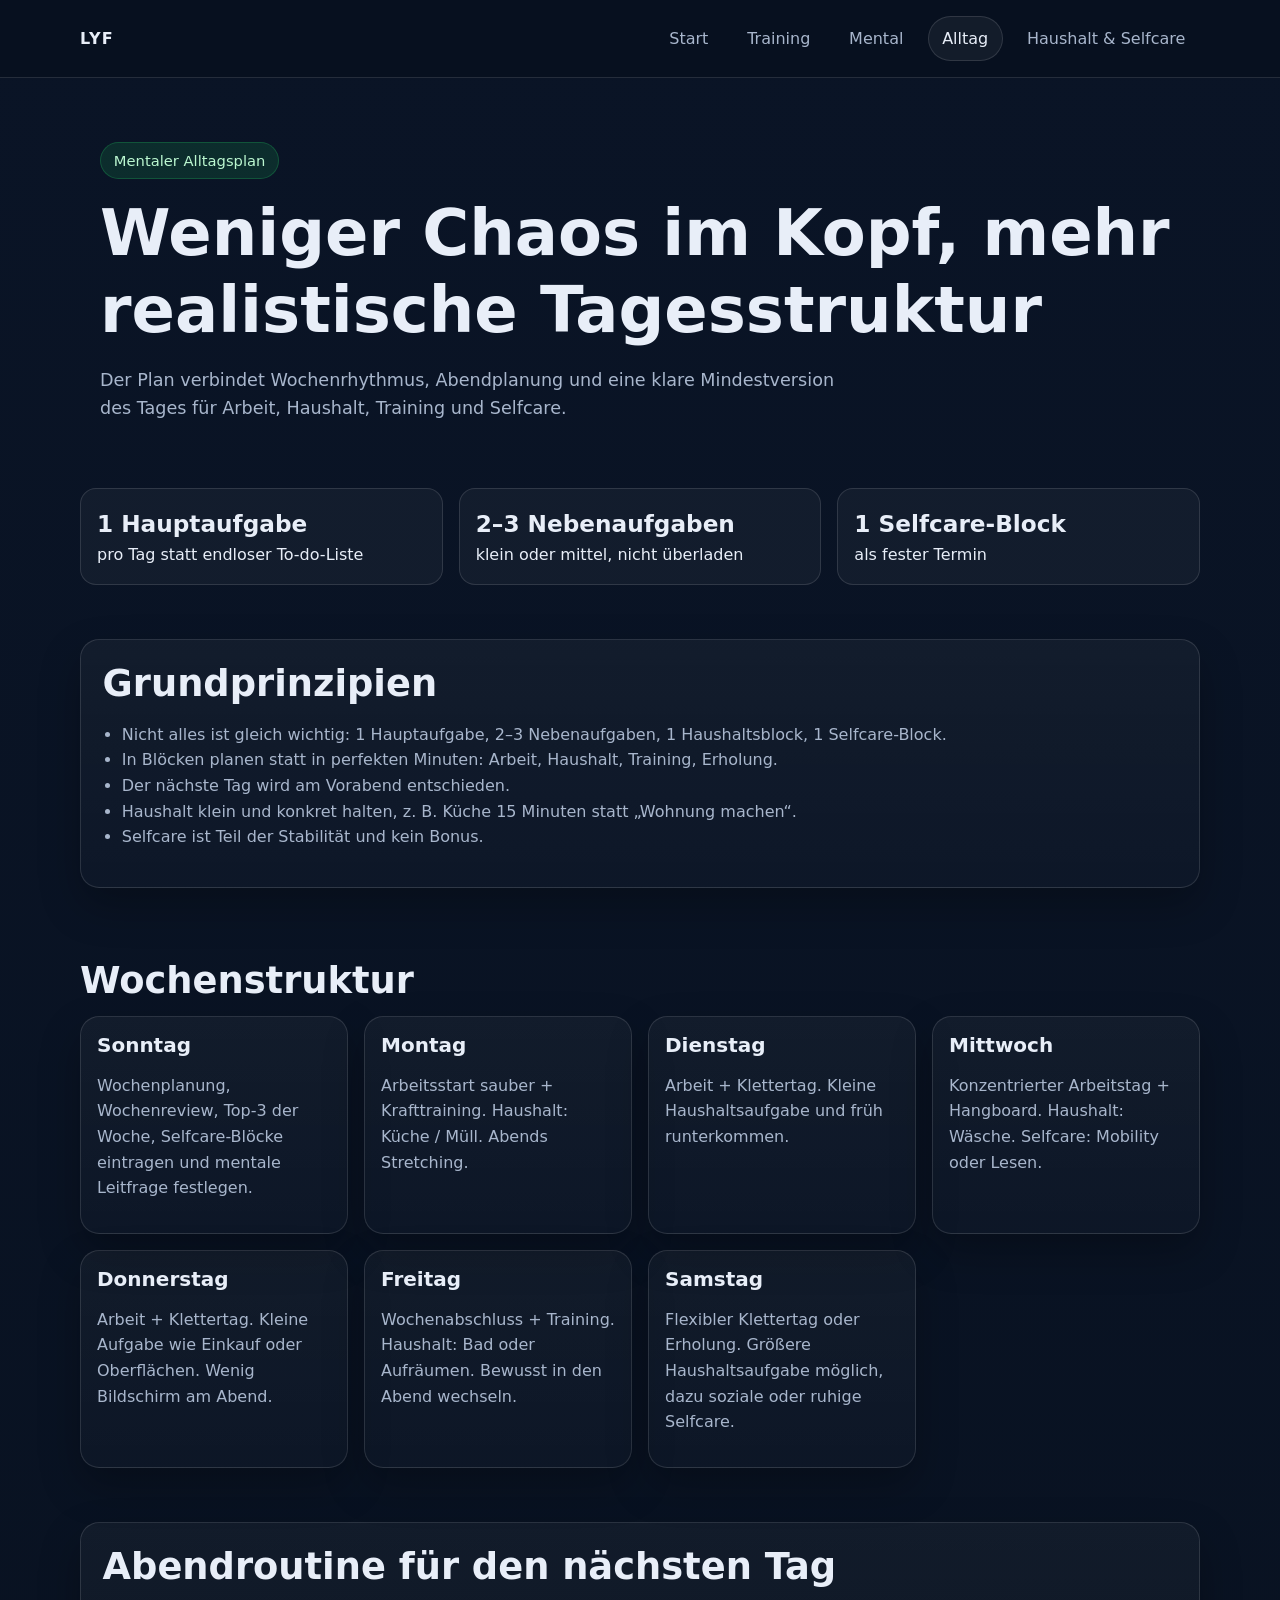
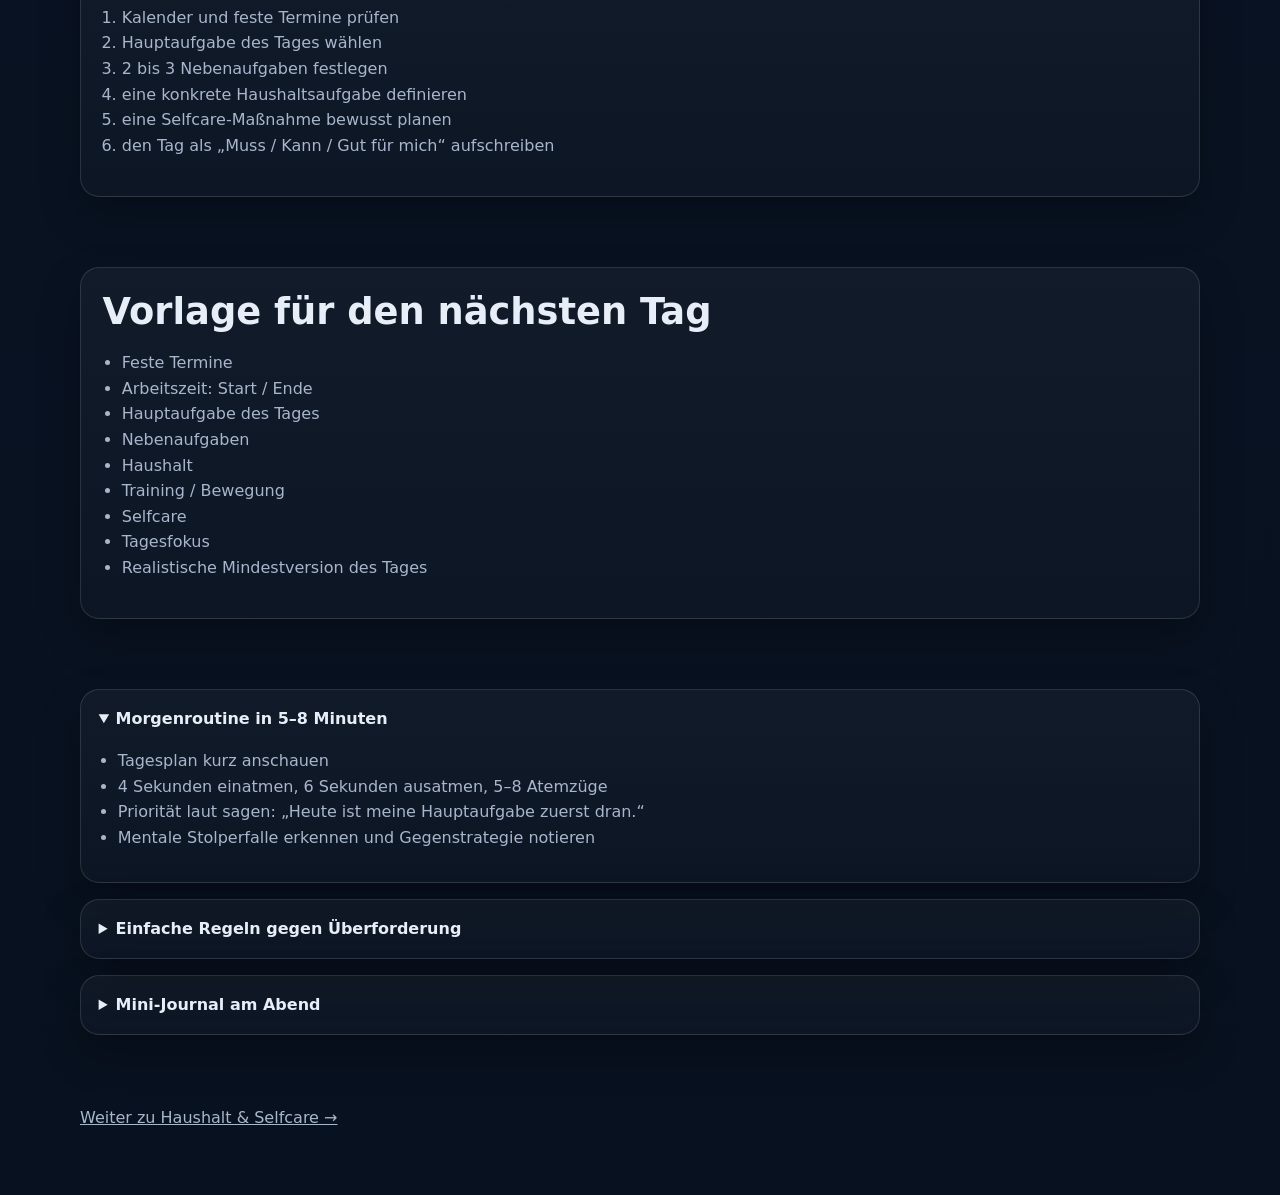
==== alltag.html @ 553a610b "Convert plans into multi-page HTML site" ====
<!doctype html>
<html lang="de">
  <head>
    <meta charset="UTF-8" />
    <meta name="viewport" content="width=device-width, initial-scale=1.0" />
    <title>lyf – Mentaler Alltagsplan</title>
    <meta name="description" content="Mentaler Alltagsplan mit Wochenstruktur, Abendroutine und Tagesplanung." />
    <link rel="stylesheet" href="style.css" />
  </head>
  <body>
    <header class="site-header">
      <nav class="nav">
        <a class="brand" href="index.html">lyf</a>
        <div class="nav-links">
          <a href="index.html">Start</a>
          <a href="training.html">Training</a>
          <a href="mental.html">Mental</a>
          <a class="active" href="alltag.html">Alltag</a>
          <a href="haushalt.html">Haushalt &amp; Selfcare</a>
        </div>
      </nav>
    </header>

    <main class="content">
      <section class="hero">
        <span class="badge">Mentaler Alltagsplan</span>
        <h1>Weniger Chaos im Kopf, mehr realistische Tagesstruktur</h1>
        <p class="lead">Der Plan verbindet Wochenrhythmus, Abendplanung und eine klare Mindestversion des Tages für Arbeit, Haushalt, Training und Selfcare.</p>
      </section>

      <section class="section panel-grid">
        <article class="kpi"><strong>1 Hauptaufgabe</strong>pro Tag statt endloser To-do-Liste</article>
        <article class="kpi"><strong>2–3 Nebenaufgaben</strong>klein oder mittel, nicht überladen</article>
        <article class="kpi"><strong>1 Selfcare-Block</strong>als fester Termin</article>
      </section>

      <section class="section">
        <article class="panel">
          <h2>Grundprinzipien</h2>
          <ul>
            <li>Nicht alles ist gleich wichtig: 1 Hauptaufgabe, 2–3 Nebenaufgaben, 1 Haushaltsblock, 1 Selfcare-Block.</li>
            <li>In Blöcken planen statt in perfekten Minuten: Arbeit, Haushalt, Training, Erholung.</li>
            <li>Der nächste Tag wird am Vorabend entschieden.</li>
            <li>Haushalt klein und konkret halten, z. B. Küche 15 Minuten statt „Wohnung machen“.</li>
            <li>Selfcare ist Teil der Stabilität und kein Bonus.</li>
          </ul>
        </article>
      </section>

      <section class="section">
        <h2>Wochenstruktur</h2>
        <div class="day-grid">
          <article class="day-card"><h3>Sonntag</h3><p>Wochenplanung, Wochenreview, Top-3 der Woche, Selfcare-Blöcke eintragen und mentale Leitfrage festlegen.</p></article>
          <article class="day-card"><h3>Montag</h3><p>Arbeitsstart sauber + Krafttraining. Haushalt: Küche / Müll. Abends Stretching.</p></article>
          <article class="day-card"><h3>Dienstag</h3><p>Arbeit + Klettertag. Kleine Haushaltsaufgabe und früh runterkommen.</p></article>
          <article class="day-card"><h3>Mittwoch</h3><p>Konzentrierter Arbeitstag + Hangboard. Haushalt: Wäsche. Selfcare: Mobility oder Lesen.</p></article>
          <article class="day-card"><h3>Donnerstag</h3><p>Arbeit + Klettertag. Kleine Aufgabe wie Einkauf oder Oberflächen. Wenig Bildschirm am Abend.</p></article>
          <article class="day-card"><h3>Freitag</h3><p>Wochenabschluss + Training. Haushalt: Bad oder Aufräumen. Bewusst in den Abend wechseln.</p></article>
          <article class="day-card"><h3>Samstag</h3><p>Flexibler Klettertag oder Erholung. Größere Haushaltsaufgabe möglich, dazu soziale oder ruhige Selfcare.</p></article>
        </div>
      </section>

      <section class="section">
        <article class="panel">
          <h2>Abendroutine für den nächsten Tag</h2>
          <ol>
            <li>Kalender und feste Termine prüfen</li>
            <li>Hauptaufgabe des Tages wählen</li>
            <li>2 bis 3 Nebenaufgaben festlegen</li>
            <li>eine konkrete Haushaltsaufgabe definieren</li>
            <li>eine Selfcare-Maßnahme bewusst planen</li>
            <li>den Tag als „Muss / Kann / Gut für mich“ aufschreiben</li>
          </ol>
        </article>
      </section>

      <section class="section">
        <article class="panel">
          <h2>Vorlage für den nächsten Tag</h2>
          <ul>
            <li>Feste Termine</li>
            <li>Arbeitszeit: Start / Ende</li>
            <li>Hauptaufgabe des Tages</li>
            <li>Nebenaufgaben</li>
            <li>Haushalt</li>
            <li>Training / Bewegung</li>
            <li>Selfcare</li>
            <li>Tagesfokus</li>
            <li>Realistische Mindestversion des Tages</li>
          </ul>
        </article>
      </section>

      <section class="section">
        <details open>
          <summary>Morgenroutine in 5–8 Minuten</summary>
          <ul>
            <li>Tagesplan kurz anschauen</li>
            <li>4 Sekunden einatmen, 6 Sekunden ausatmen, 5–8 Atemzüge</li>
            <li>Priorität laut sagen: „Heute ist meine Hauptaufgabe zuerst dran.“</li>
            <li>Mentale Stolperfalle erkennen und Gegenstrategie notieren</li>
          </ul>
        </details>

        <details>
          <summary>Einfache Regeln gegen Überforderung</summary>
          <ul>
            <li>Pro Tag nur eine echte Hauptaufgabe</li>
            <li>Haushalt lieber 20 Minuten konkret als diffuse Schuldgefühle</li>
            <li>An Trainingstagen nicht beruflich und privat maximal planen</li>
            <li>Selfcare ist kein Bonus</li>
            <li>Wenn ein Tag kippt, abends ganz normal neu planen</li>
          </ul>
        </details>

        <details>
          <summary>Mini-Journal am Abend</summary>
          <ul>
            <li>Was war heute gut strukturiert?</li>
            <li>Was hat Energie gezogen?</li>
            <li>Was ist morgen die Hauptaufgabe?</li>
          </ul>
        </details>
      </section>
    </main>

    <footer class="footer">
      <p><a href="haushalt.html">Weiter zu Haushalt &amp; Selfcare →</a></p>
    </footer>
  </body>
</html>
---- style.css ----
:root {
  --bg: #08111f;
  --bg-soft: #101b2d;
  --panel: #132238;
  --panel-2: #1a2d48;
  --line: rgba(255, 255, 255, 0.12);
  --text: #e8eef8;
  --muted: #a8b6cc;
  --accent: #7c3aed;
  --accent-2: #22c55e;
  --accent-3: #38bdf8;
  --shadow: 0 18px 40px rgba(0, 0, 0, 0.25);
}

* {
  box-sizing: border-box;
}

html {
  scroll-behavior: smooth;
}

body {
  margin: 0;
  font-family: Inter, ui-sans-serif, system-ui, -apple-system, BlinkMacSystemFont, "Segoe UI", sans-serif;
  background: linear-gradient(180deg, #0a1426 0%, var(--bg) 100%);
  color: var(--text);
  line-height: 1.6;
}

a {
  color: inherit;
}

img {
  max-width: 100%;
}

.site-header {
  position: sticky;
  top: 0;
  z-index: 10;
  backdrop-filter: blur(12px);
  background: rgba(8, 17, 31, 0.82);
  border-bottom: 1px solid var(--line);
}

.nav {
  max-width: 1160px;
  margin: 0 auto;
  padding: 1rem 1.25rem;
  display: flex;
  align-items: center;
  justify-content: space-between;
  gap: 1rem;
}

.brand {
  font-weight: 800;
  letter-spacing: 0.08em;
  text-transform: uppercase;
  text-decoration: none;
}

.nav-links {
  display: flex;
  flex-wrap: wrap;
  gap: 0.6rem;
}

.nav-links a {
  text-decoration: none;
  color: var(--muted);
  padding: 0.55rem 0.85rem;
  border-radius: 999px;
  border: 1px solid transparent;
}

.nav-links a:hover,
.nav-links a.active {
  color: var(--text);
  border-color: var(--line);
  background: rgba(255, 255, 255, 0.05);
}

.page,
.hero,
.content {
  max-width: 1160px;
  margin: 0 auto;
  padding: 0 1.25rem;
}

.hero {
  padding-top: 4rem;
  padding-bottom: 2rem;
}

.badge {
  display: inline-flex;
  align-items: center;
  gap: 0.45rem;
  background: rgba(34, 197, 94, 0.14);
  color: #bbf7d0;
  border: 1px solid rgba(34, 197, 94, 0.26);
  border-radius: 999px;
  padding: 0.35rem 0.8rem;
  font-size: 0.92rem;
}

h1,
h2,
h3,
h4 {
  line-height: 1.2;
  margin-top: 0;
}

h1 {
  font-size: clamp(2.6rem, 5vw, 4.6rem);
  margin: 1rem 0;
}

h2 {
  font-size: clamp(1.7rem, 3vw, 2.3rem);
  margin-bottom: 0.8rem;
}

h3 {
  font-size: 1.25rem;
  margin-bottom: 0.65rem;
}

.lead {
  max-width: 760px;
  color: var(--muted);
  font-size: 1.1rem;
}

.actions {
  display: flex;
  flex-wrap: wrap;
  gap: 0.85rem;
  margin-top: 1.5rem;
}

.button {
  display: inline-flex;
  align-items: center;
  justify-content: center;
  gap: 0.5rem;
  padding: 0.9rem 1.15rem;
  border-radius: 0.9rem;
  background: var(--accent);
  color: white;
  text-decoration: none;
  font-weight: 700;
  border: 1px solid transparent;
}

.button.secondary {
  background: rgba(255, 255, 255, 0.04);
  border-color: var(--line);
  color: var(--text);
}

.grid {
  display: grid;
  grid-template-columns: repeat(12, minmax(0, 1fr));
  gap: 1.2rem;
  padding-bottom: 3rem;
}

.card,
.panel,
.week-box,
.day-card,
.note,
details {
  background: linear-gradient(180deg, rgba(255,255,255,0.04), rgba(255,255,255,0.02));
  border: 1px solid var(--line);
  border-radius: 1.2rem;
  box-shadow: var(--shadow);
}

.card {
  grid-column: span 6;
  padding: 1.35rem;
}

.card p,
.panel p,
.note p,
.content p,
.content li {
  color: var(--muted);
}

.card ul,
.panel ul,
.content ul,
.content ol {
  padding-left: 1.2rem;
}

.section {
  padding: 1rem 0 2.4rem;
}

.panel {
  padding: 1.35rem;
  margin-bottom: 1rem;
}

.panel-grid {
  display: grid;
  grid-template-columns: repeat(auto-fit, minmax(240px, 1fr));
  gap: 1rem;
}

.kpi {
  padding: 1rem;
  border-radius: 1rem;
  background: rgba(255, 255, 255, 0.04);
  border: 1px solid var(--line);
}

.kpi strong {
  display: block;
  font-size: 1.45rem;
  color: var(--text);
}

.week-grid,
.day-grid {
  display: grid;
  grid-template-columns: repeat(auto-fit, minmax(250px, 1fr));
  gap: 1rem;
}

.week-box,
.day-card {
  padding: 1rem;
}

.note {
  padding: 1rem 1.1rem;
  border-left: 4px solid var(--accent-3);
}

details {
  padding: 1rem 1.1rem;
  margin-bottom: 1rem;
}

summary {
  cursor: pointer;
  font-weight: 700;
}

.footer {
  max-width: 1160px;
  margin: 0 auto;
  padding: 0 1.25rem 3rem;
  color: var(--muted);
}

.small {
  font-size: 0.95rem;
  color: var(--muted);
}

@media (max-width: 860px) {
  .nav {
    align-items: flex-start;
    flex-direction: column;
  }

  .card {
    grid-column: span 12;
  }
}
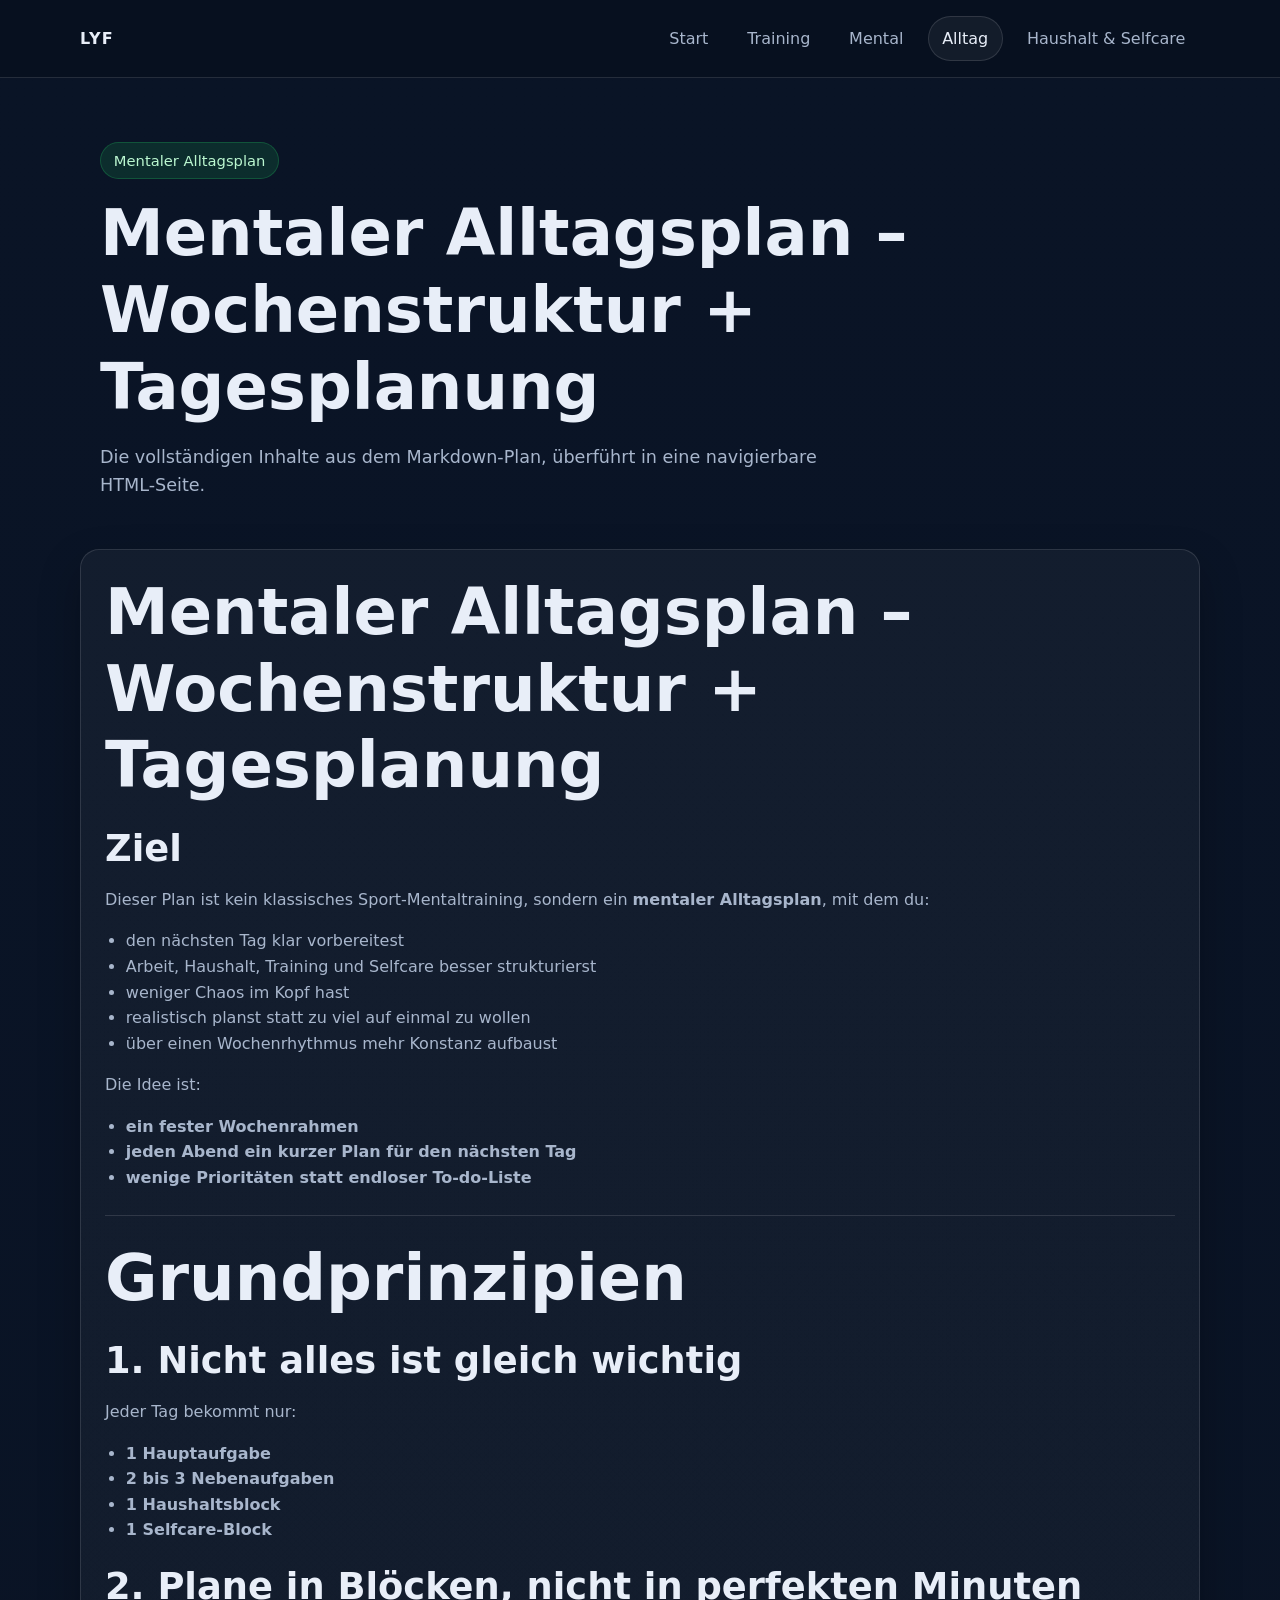
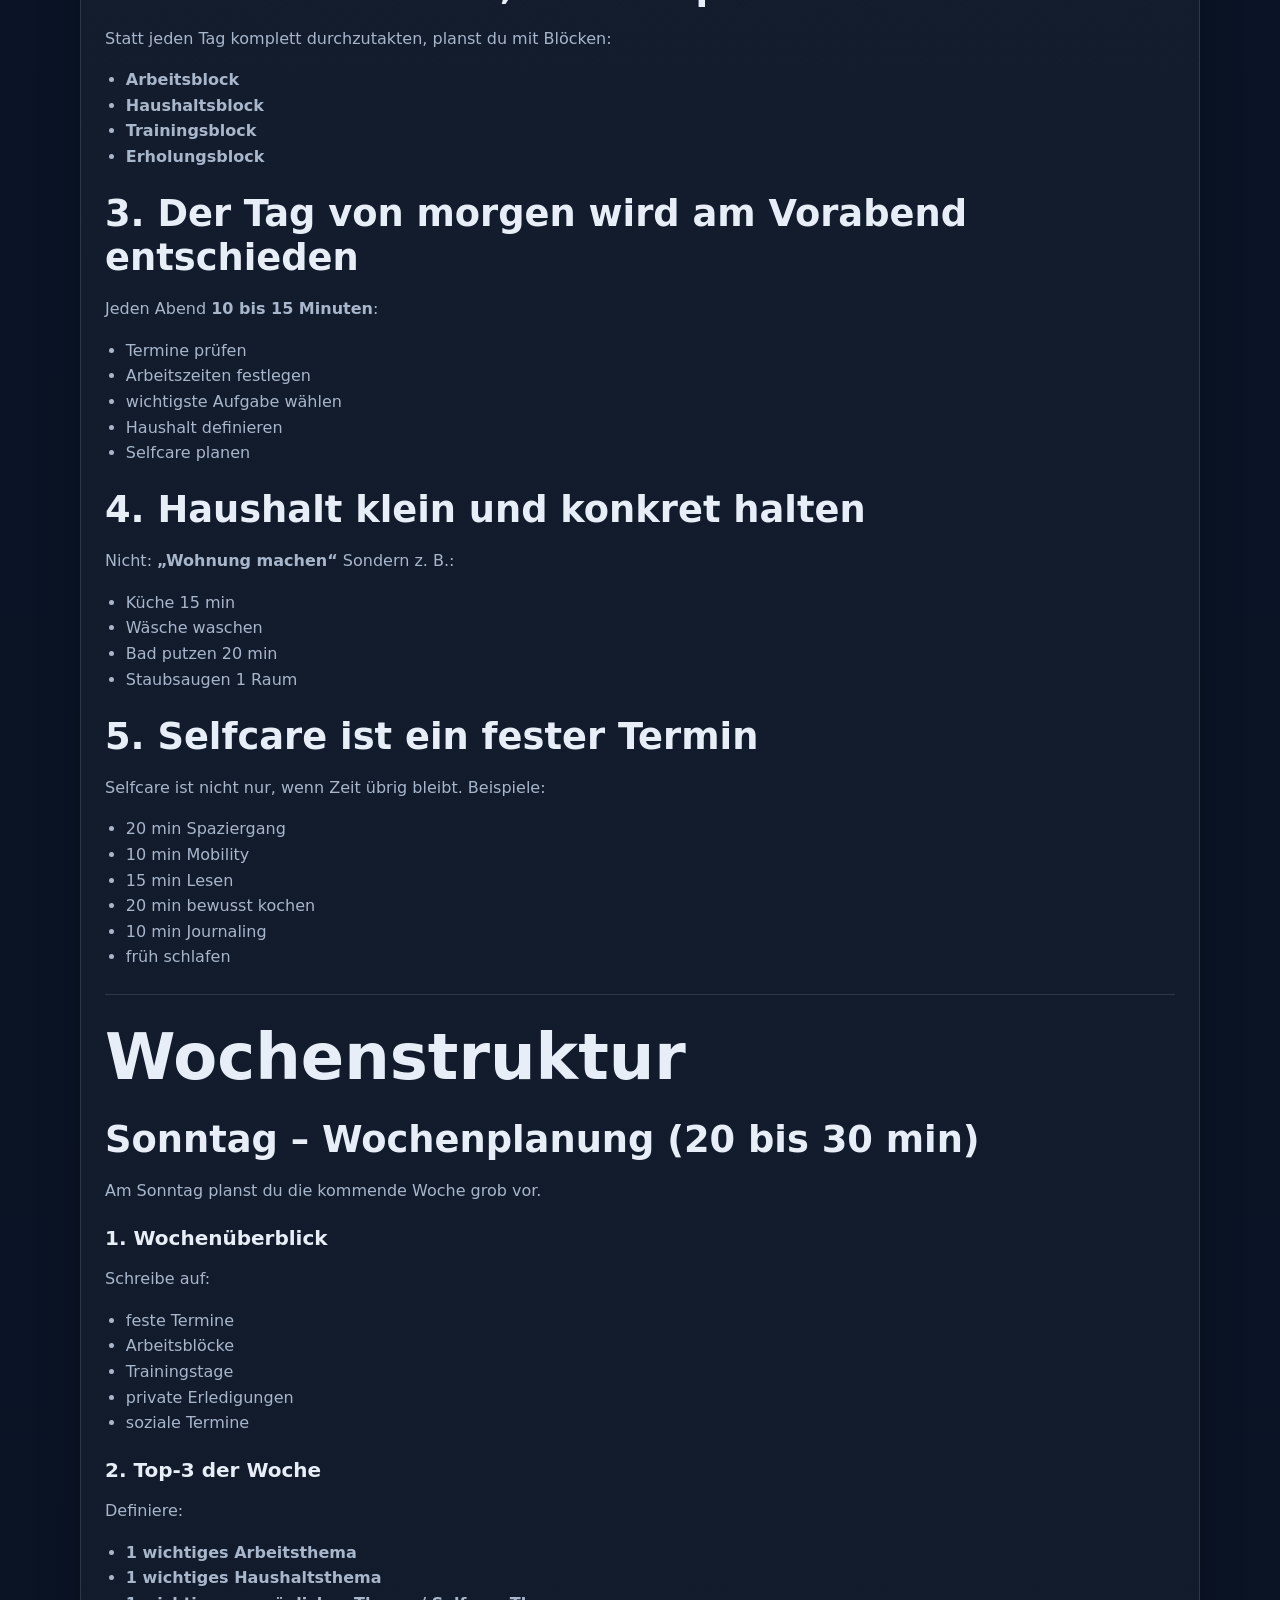
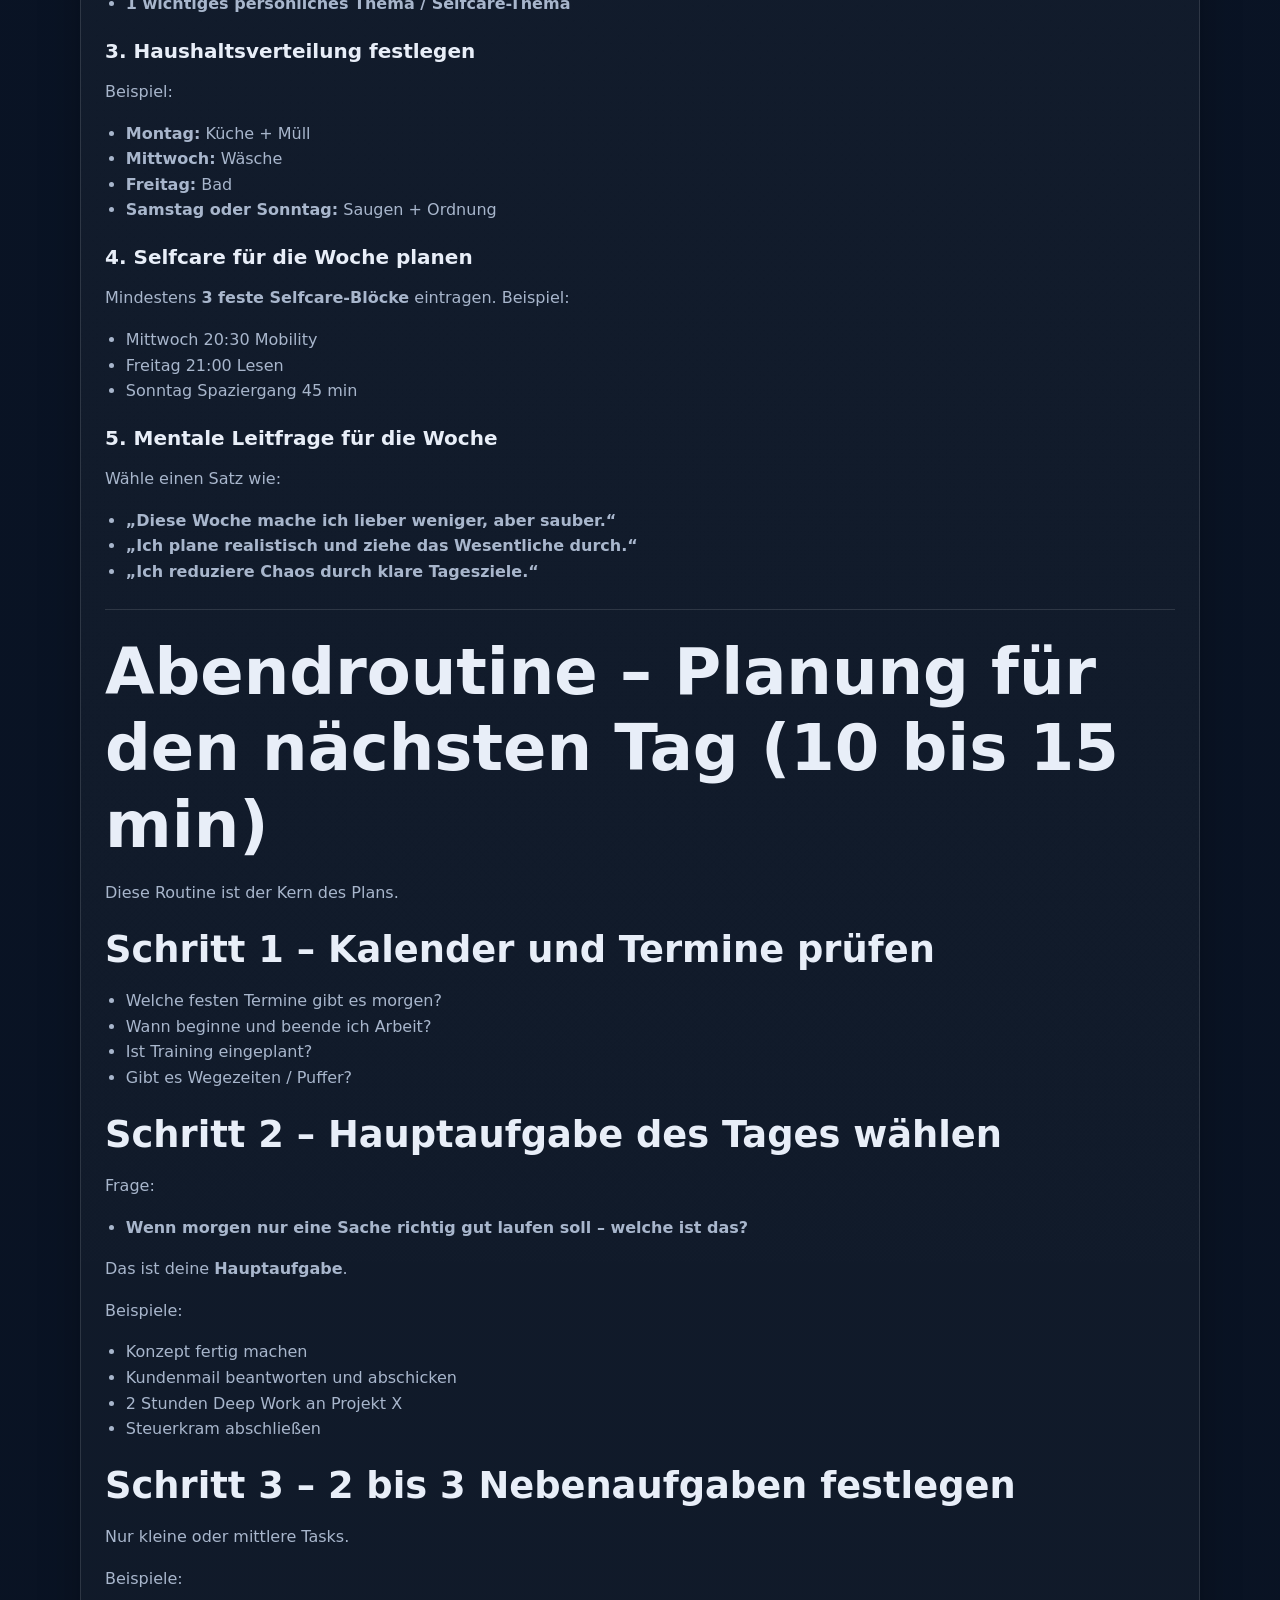
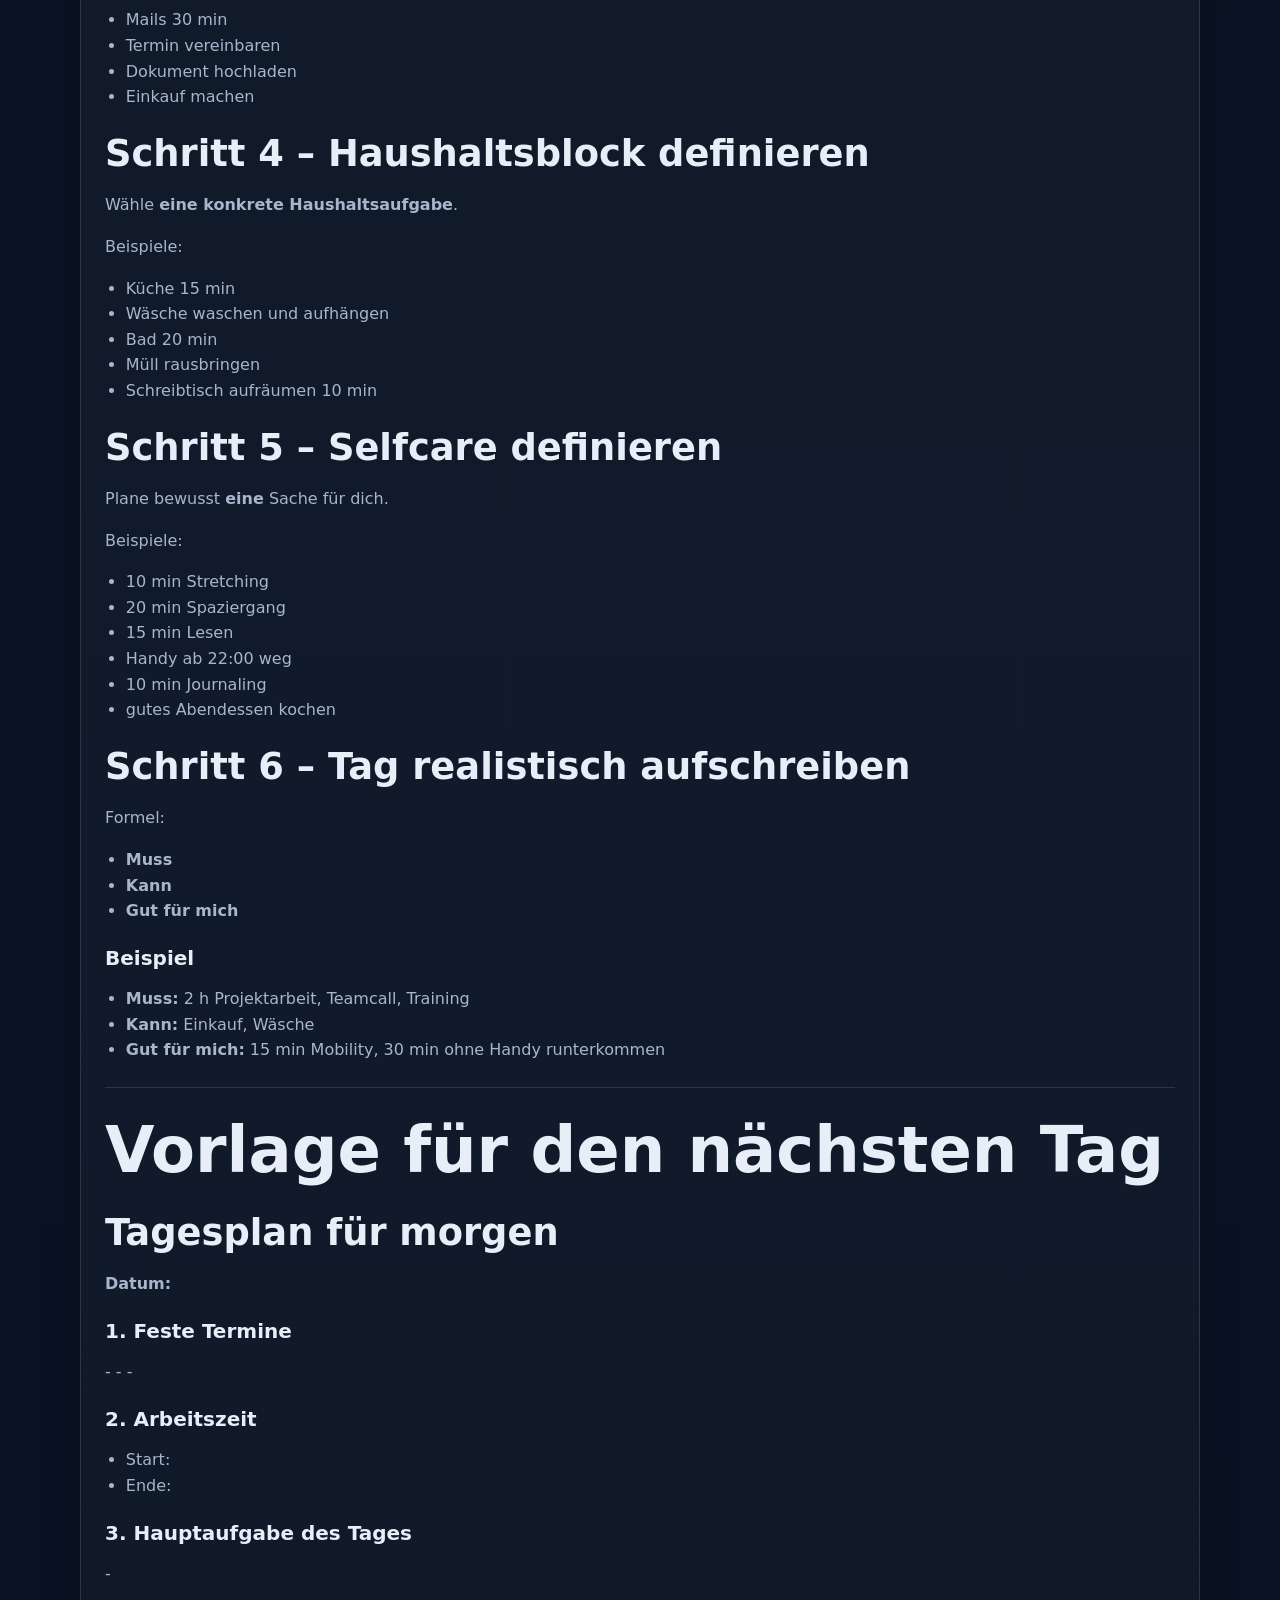
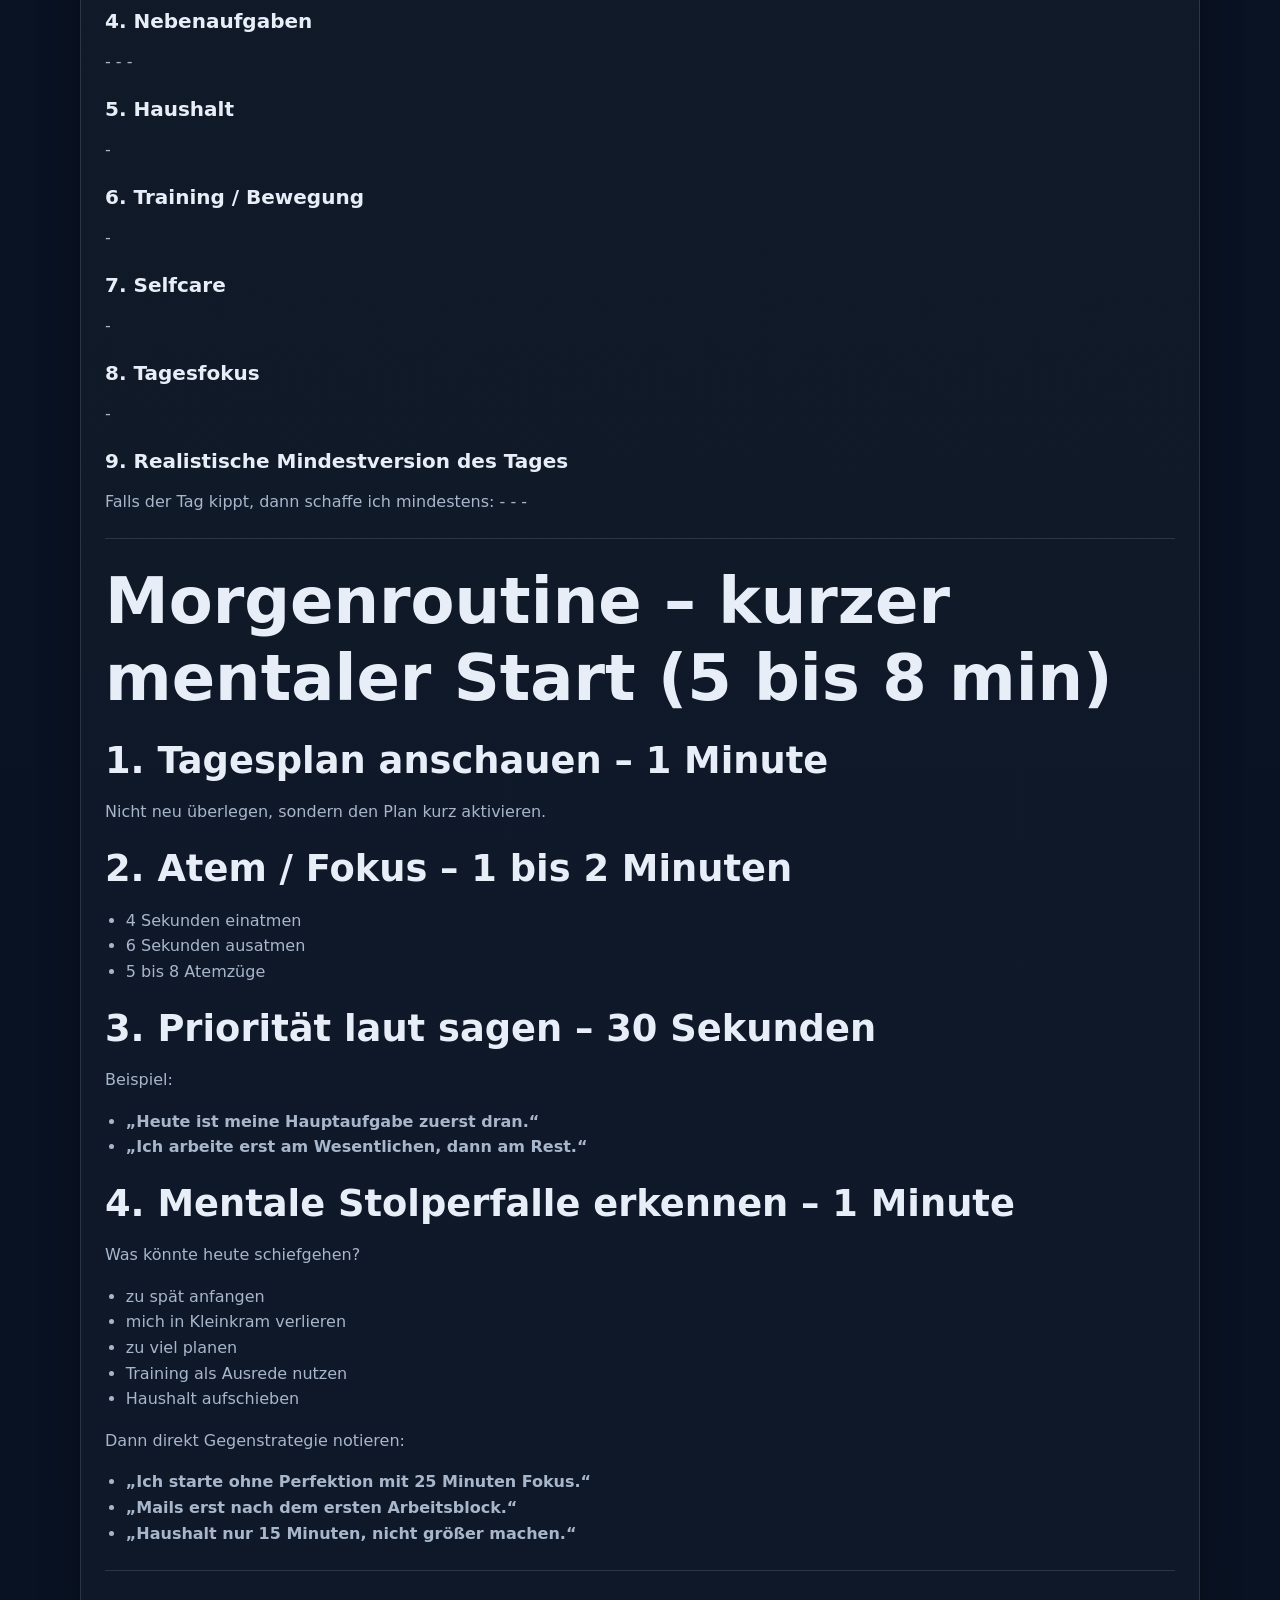
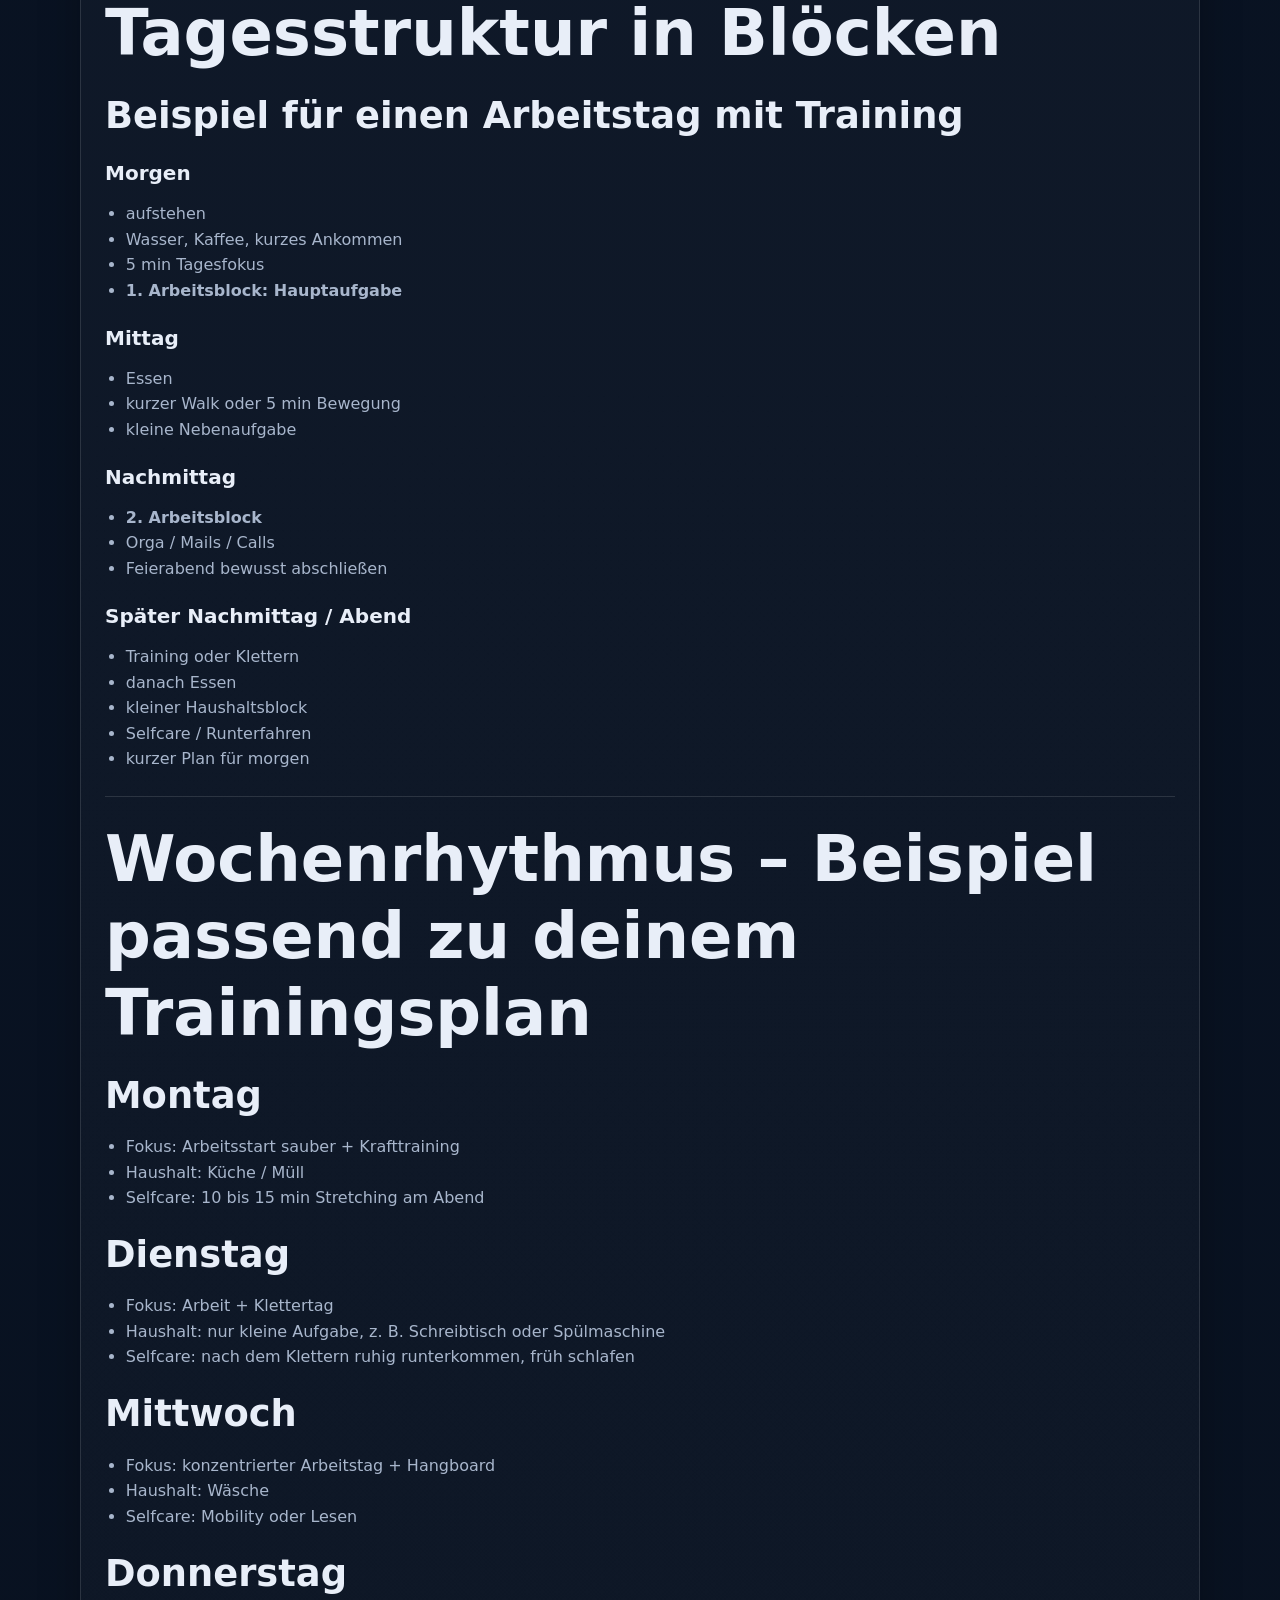
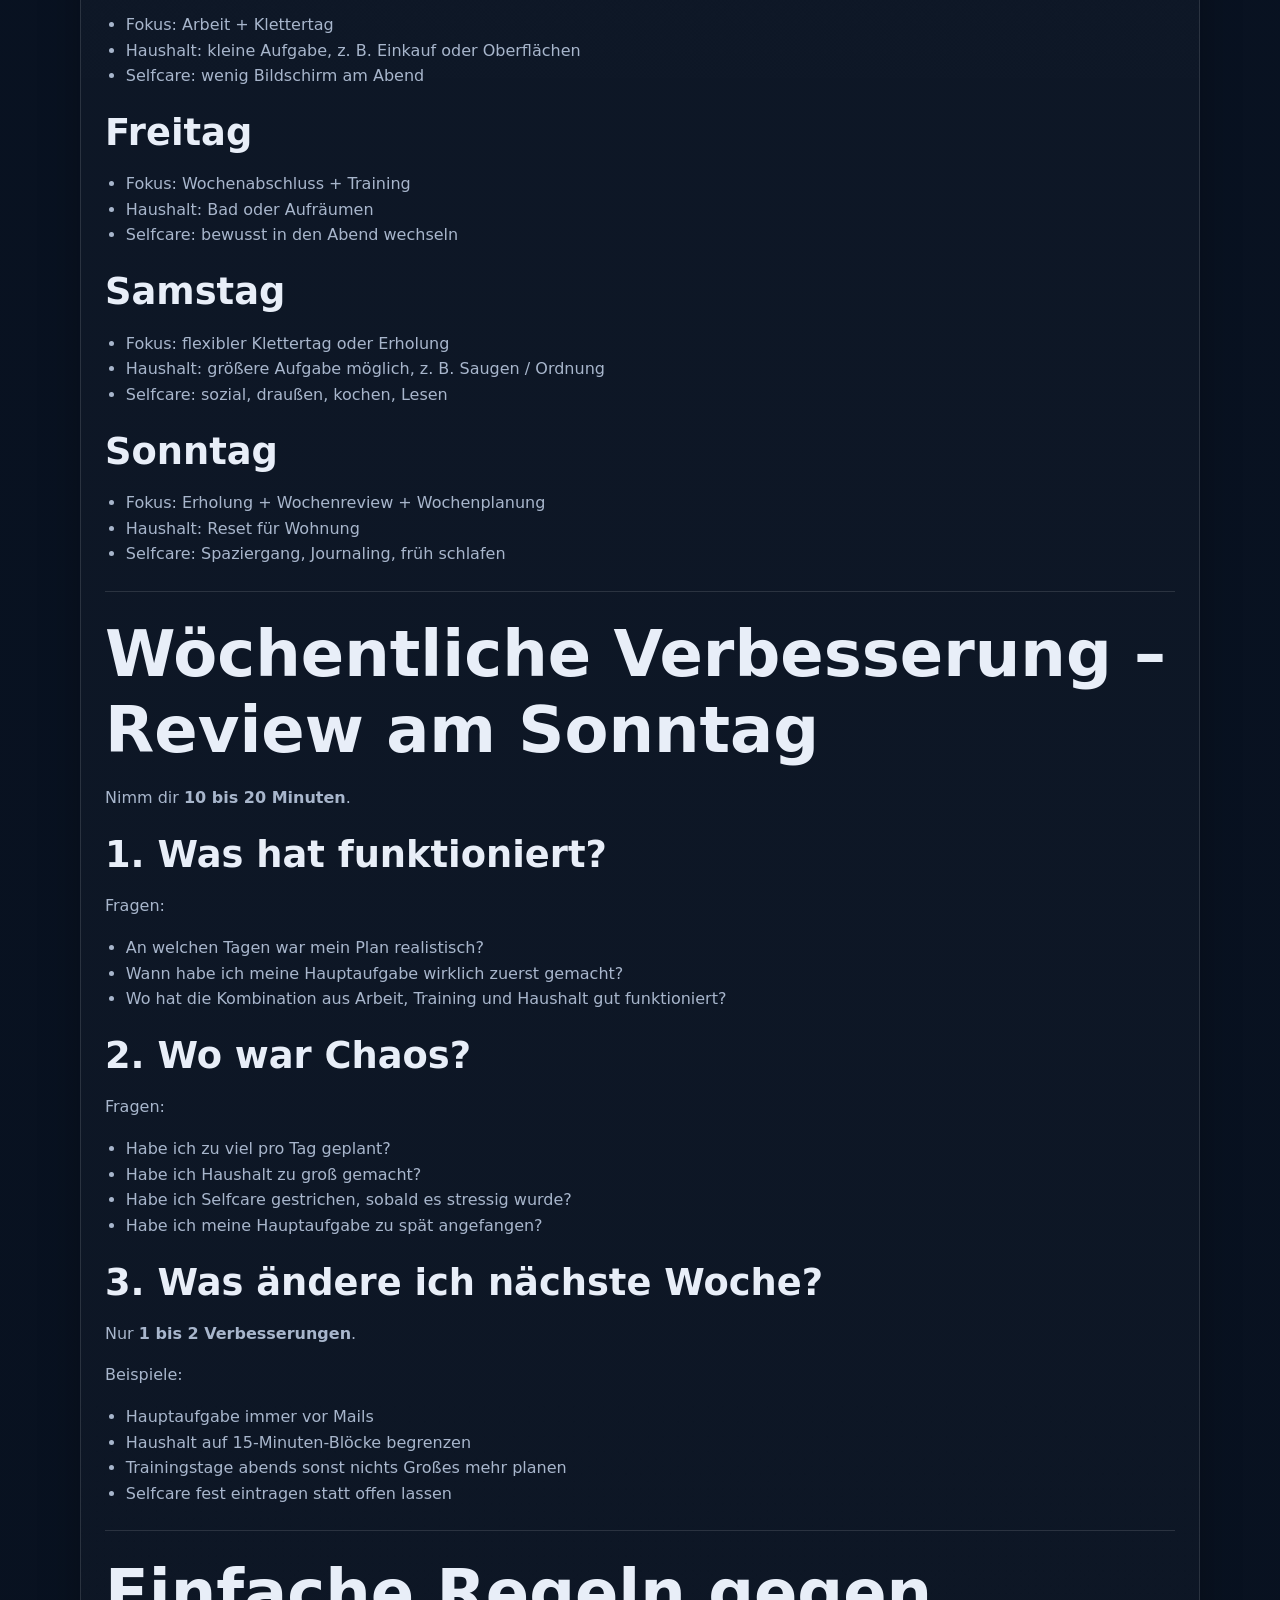
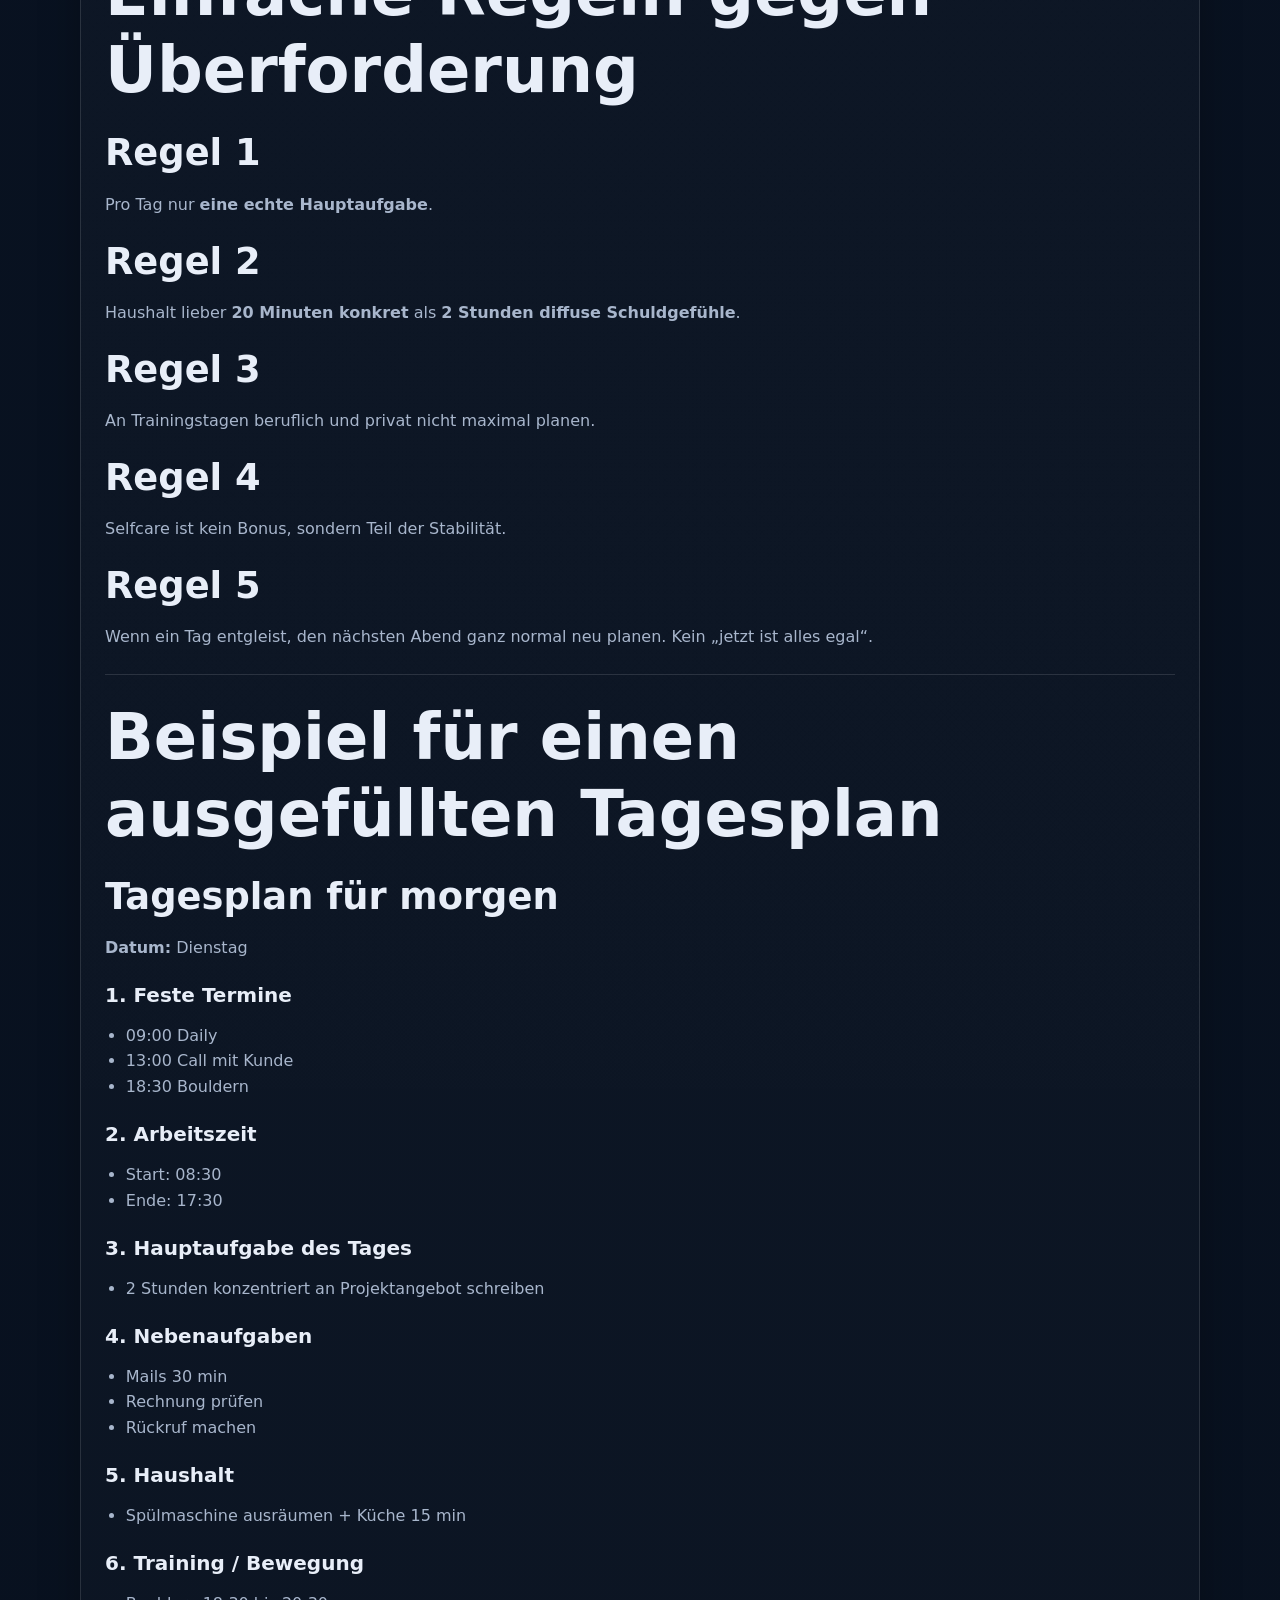
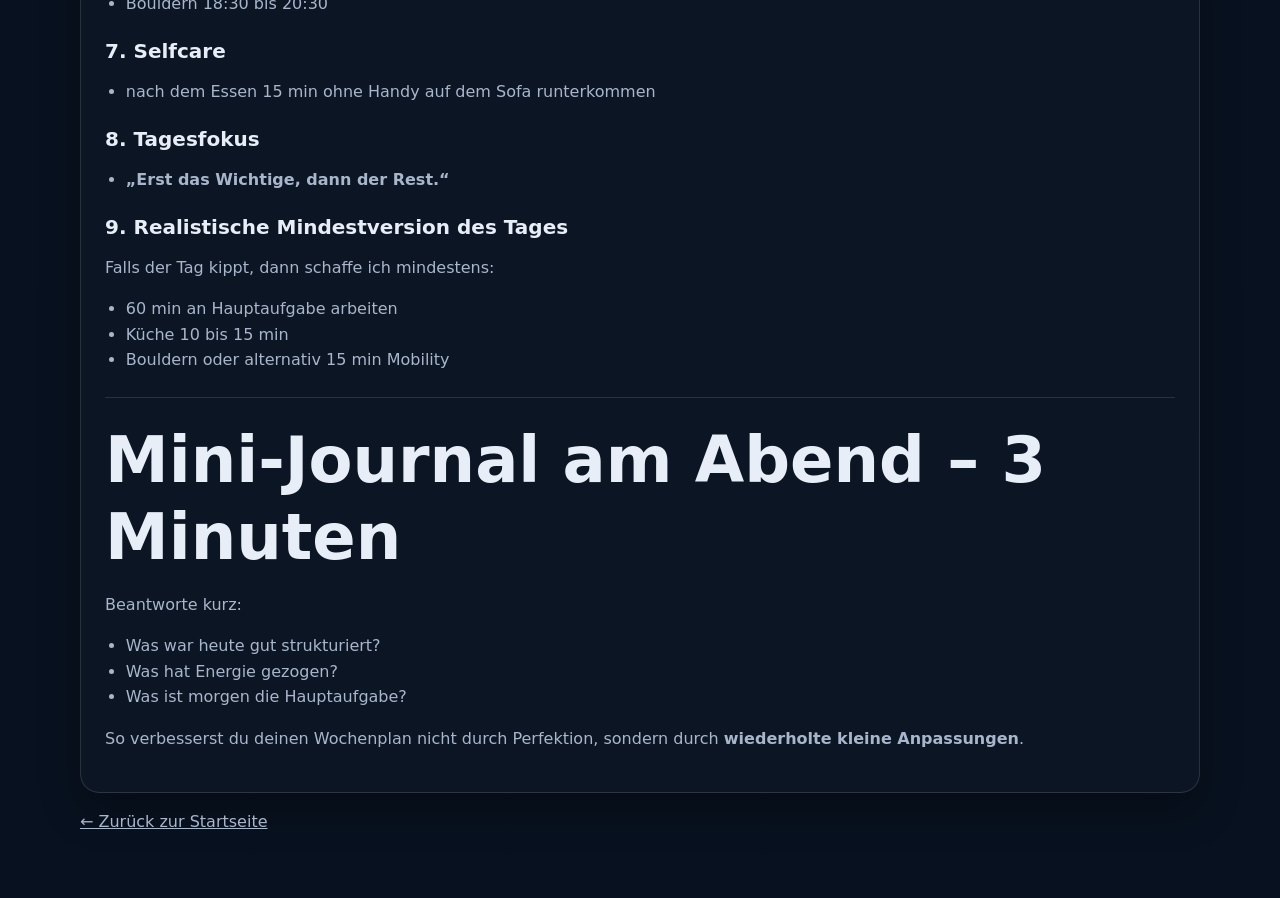
==== commit 5dcd7ebc: "Generate full HTML pages from markdown sources" ====
--- a/alltag.html
+++ b/alltag.html
@@ -4,7 +4,7 @@
     <meta charset="UTF-8" />
     <meta name="viewport" content="width=device-width, initial-scale=1.0" />
     <title>lyf – Mentaler Alltagsplan</title>
-    <meta name="description" content="Mentaler Alltagsplan mit Wochenstruktur, Abendroutine und Tagesplanung." />
+    <meta name="description" content="Vollständiger mentaler Alltagsplan mit Wochenstruktur, Abendroutine und Tagesplanung." />
     <link rel="stylesheet" href="style.css" />
   </head>
   <body>
@@ -24,108 +24,411 @@
     <main class="content">
       <section class="hero">
         <span class="badge">Mentaler Alltagsplan</span>
-        <h1>Weniger Chaos im Kopf, mehr realistische Tagesstruktur</h1>
-        <p class="lead">Der Plan verbindet Wochenrhythmus, Abendplanung und eine klare Mindestversion des Tages für Arbeit, Haushalt, Training und Selfcare.</p>
+        <h1>Mentaler Alltagsplan – Wochenstruktur + Tagesplanung</h1>
+        <p class="lead">Die vollständigen Inhalte aus dem Markdown-Plan, überführt in eine navigierbare HTML-Seite.</p>
       </section>
 
-      <section class="section panel-grid">
-        <article class="kpi"><strong>1 Hauptaufgabe</strong>pro Tag statt endloser To-do-Liste</article>
-        <article class="kpi"><strong>2–3 Nebenaufgaben</strong>klein oder mittel, nicht überladen</article>
-        <article class="kpi"><strong>1 Selfcare-Block</strong>als fester Termin</article>
-      </section>
-
-      <section class="section">
-        <article class="panel">
-          <h2>Grundprinzipien</h2>
-          <ul>
-            <li>Nicht alles ist gleich wichtig: 1 Hauptaufgabe, 2–3 Nebenaufgaben, 1 Haushaltsblock, 1 Selfcare-Block.</li>
-            <li>In Blöcken planen statt in perfekten Minuten: Arbeit, Haushalt, Training, Erholung.</li>
-            <li>Der nächste Tag wird am Vorabend entschieden.</li>
-            <li>Haushalt klein und konkret halten, z. B. Küche 15 Minuten statt „Wohnung machen“.</li>
-            <li>Selfcare ist Teil der Stabilität und kein Bonus.</li>
-          </ul>
-        </article>
-      </section>
-
-      <section class="section">
-        <h2>Wochenstruktur</h2>
-        <div class="day-grid">
-          <article class="day-card"><h3>Sonntag</h3><p>Wochenplanung, Wochenreview, Top-3 der Woche, Selfcare-Blöcke eintragen und mentale Leitfrage festlegen.</p></article>
-          <article class="day-card"><h3>Montag</h3><p>Arbeitsstart sauber + Krafttraining. Haushalt: Küche / Müll. Abends Stretching.</p></article>
-          <article class="day-card"><h3>Dienstag</h3><p>Arbeit + Klettertag. Kleine Haushaltsaufgabe und früh runterkommen.</p></article>
-          <article class="day-card"><h3>Mittwoch</h3><p>Konzentrierter Arbeitstag + Hangboard. Haushalt: Wäsche. Selfcare: Mobility oder Lesen.</p></article>
-          <article class="day-card"><h3>Donnerstag</h3><p>Arbeit + Klettertag. Kleine Aufgabe wie Einkauf oder Oberflächen. Wenig Bildschirm am Abend.</p></article>
-          <article class="day-card"><h3>Freitag</h3><p>Wochenabschluss + Training. Haushalt: Bad oder Aufräumen. Bewusst in den Abend wechseln.</p></article>
-          <article class="day-card"><h3>Samstag</h3><p>Flexibler Klettertag oder Erholung. Größere Haushaltsaufgabe möglich, dazu soziale oder ruhige Selfcare.</p></article>
-        </div>
-      </section>
-
-      <section class="section">
-        <article class="panel">
-          <h2>Abendroutine für den nächsten Tag</h2>
-          <ol>
-            <li>Kalender und feste Termine prüfen</li>
-            <li>Hauptaufgabe des Tages wählen</li>
-            <li>2 bis 3 Nebenaufgaben festlegen</li>
-            <li>eine konkrete Haushaltsaufgabe definieren</li>
-            <li>eine Selfcare-Maßnahme bewusst planen</li>
-            <li>den Tag als „Muss / Kann / Gut für mich“ aufschreiben</li>
-          </ol>
-        </article>
-      </section>
-
-      <section class="section">
-        <article class="panel">
-          <h2>Vorlage für den nächsten Tag</h2>
-          <ul>
-            <li>Feste Termine</li>
-            <li>Arbeitszeit: Start / Ende</li>
-            <li>Hauptaufgabe des Tages</li>
-            <li>Nebenaufgaben</li>
-            <li>Haushalt</li>
-            <li>Training / Bewegung</li>
-            <li>Selfcare</li>
-            <li>Tagesfokus</li>
-            <li>Realistische Mindestversion des Tages</li>
-          </ul>
-        </article>
-      </section>
-
-      <section class="section">
-        <details open>
-          <summary>Morgenroutine in 5–8 Minuten</summary>
-          <ul>
-            <li>Tagesplan kurz anschauen</li>
-            <li>4 Sekunden einatmen, 6 Sekunden ausatmen, 5–8 Atemzüge</li>
-            <li>Priorität laut sagen: „Heute ist meine Hauptaufgabe zuerst dran.“</li>
-            <li>Mentale Stolperfalle erkennen und Gegenstrategie notieren</li>
-          </ul>
-        </details>
-
-        <details>
-          <summary>Einfache Regeln gegen Überforderung</summary>
-          <ul>
-            <li>Pro Tag nur eine echte Hauptaufgabe</li>
-            <li>Haushalt lieber 20 Minuten konkret als diffuse Schuldgefühle</li>
-            <li>An Trainingstagen nicht beruflich und privat maximal planen</li>
-            <li>Selfcare ist kein Bonus</li>
-            <li>Wenn ein Tag kippt, abends ganz normal neu planen</li>
-          </ul>
-        </details>
-
-        <details>
-          <summary>Mini-Journal am Abend</summary>
-          <ul>
-            <li>Was war heute gut strukturiert?</li>
-            <li>Was hat Energie gezogen?</li>
-            <li>Was ist morgen die Hauptaufgabe?</li>
-          </ul>
-        </details>
+      <section class="section markdown panel">
+        <h1 id="mentaler-alltagsplan-wochenstruktur-tagesplanung">Mentaler Alltagsplan – Wochenstruktur + Tagesplanung</h1>
+        <h2 id="ziel">Ziel</h2>
+        <p>Dieser Plan ist kein klassisches Sport-Mentaltraining, sondern ein <strong>mentaler Alltagsplan</strong>, mit dem du:</p>
+        <ul>
+        <li>den nächsten Tag klar vorbereitest</li>
+        <li>Arbeit, Haushalt, Training und Selfcare besser strukturierst</li>
+        <li>weniger Chaos im Kopf hast</li>
+        <li>realistisch planst statt zu viel auf einmal zu wollen</li>
+        <li>über einen Wochenrhythmus mehr Konstanz aufbaust</li>
+        </ul>
+        <p>Die Idee ist:</p>
+        <ul>
+        <li><strong>ein fester Wochenrahmen</strong></li>
+        <li><strong>jeden Abend ein kurzer Plan für den nächsten Tag</strong></li>
+        <li><strong>wenige Prioritäten statt endloser To-do-Liste</strong></li>
+        </ul>
+        <hr />
+        <h1 id="grundprinzipien">Grundprinzipien</h1>
+        <h2 id="1-nicht-alles-ist-gleich-wichtig">1. Nicht alles ist gleich wichtig</h2>
+        <p>Jeder Tag bekommt nur:</p>
+        <ul>
+        <li><strong>1 Hauptaufgabe</strong></li>
+        <li><strong>2 bis 3 Nebenaufgaben</strong></li>
+        <li><strong>1 Haushaltsblock</strong></li>
+        <li><strong>1 Selfcare-Block</strong></li>
+        </ul>
+        <h2 id="2-plane-in-blöcken-nicht-in-perfekten-minuten">2. Plane in Blöcken, nicht in perfekten Minuten</h2>
+        <p>Statt jeden Tag komplett durchzutakten, planst du mit Blöcken:</p>
+        <ul>
+        <li><strong>Arbeitsblock</strong></li>
+        <li><strong>Haushaltsblock</strong></li>
+        <li><strong>Trainingsblock</strong></li>
+        <li><strong>Erholungsblock</strong></li>
+        </ul>
+        <h2 id="3-der-tag-von-morgen-wird-am-vorabend-entschieden">3. Der Tag von morgen wird am Vorabend entschieden</h2>
+        <p>Jeden Abend <strong>10 bis 15 Minuten</strong>:</p>
+        <ul>
+        <li>Termine prüfen</li>
+        <li>Arbeitszeiten festlegen</li>
+        <li>wichtigste Aufgabe wählen</li>
+        <li>Haushalt definieren</li>
+        <li>Selfcare planen</li>
+        </ul>
+        <h2 id="4-haushalt-klein-und-konkret-halten">4. Haushalt klein und konkret halten</h2>
+        <p>Nicht: <strong>„Wohnung machen“</strong> Sondern z. B.:</p>
+        <ul>
+        <li>Küche 15 min</li>
+        <li>Wäsche waschen</li>
+        <li>Bad putzen 20 min</li>
+        <li>Staubsaugen 1 Raum</li>
+        </ul>
+        <h2 id="5-selfcare-ist-ein-fester-termin">5. Selfcare ist ein fester Termin</h2>
+        <p>Selfcare ist nicht nur, wenn Zeit übrig bleibt. Beispiele:</p>
+        <ul>
+        <li>20 min Spaziergang</li>
+        <li>10 min Mobility</li>
+        <li>15 min Lesen</li>
+        <li>20 min bewusst kochen</li>
+        <li>10 min Journaling</li>
+        <li>früh schlafen</li>
+        </ul>
+        <hr />
+        <h1 id="wochenstruktur">Wochenstruktur</h1>
+        <h2 id="sonntag-wochenplanung-20-bis-30-min">Sonntag – Wochenplanung (20 bis 30 min)</h2>
+        <p>Am Sonntag planst du die kommende Woche grob vor.</p>
+        <h3 id="1-wochenüberblick">1. Wochenüberblick</h3>
+        <p>Schreibe auf:</p>
+        <ul>
+        <li>feste Termine</li>
+        <li>Arbeitsblöcke</li>
+        <li>Trainingstage</li>
+        <li>private Erledigungen</li>
+        <li>soziale Termine</li>
+        </ul>
+        <h3 id="2-top-3-der-woche">2. Top-3 der Woche</h3>
+        <p>Definiere:</p>
+        <ul>
+        <li><strong>1 wichtiges Arbeitsthema</strong></li>
+        <li><strong>1 wichtiges Haushaltsthema</strong></li>
+        <li><strong>1 wichtiges persönliches Thema / Selfcare-Thema</strong></li>
+        </ul>
+        <h3 id="3-haushaltsverteilung-festlegen">3. Haushaltsverteilung festlegen</h3>
+        <p>Beispiel:</p>
+        <ul>
+        <li><strong>Montag:</strong> Küche + Müll</li>
+        <li><strong>Mittwoch:</strong> Wäsche</li>
+        <li><strong>Freitag:</strong> Bad</li>
+        <li><strong>Samstag oder Sonntag:</strong> Saugen + Ordnung</li>
+        </ul>
+        <h3 id="4-selfcare-für-die-woche-planen">4. Selfcare für die Woche planen</h3>
+        <p>Mindestens <strong>3 feste Selfcare-Blöcke</strong> eintragen. Beispiel:</p>
+        <ul>
+        <li>Mittwoch 20:30 Mobility</li>
+        <li>Freitag 21:00 Lesen</li>
+        <li>Sonntag Spaziergang 45 min</li>
+        </ul>
+        <h3 id="5-mentale-leitfrage-für-die-woche">5. Mentale Leitfrage für die Woche</h3>
+        <p>Wähle einen Satz wie:</p>
+        <ul>
+        <li><strong>„Diese Woche mache ich lieber weniger, aber sauber.“</strong></li>
+        <li><strong>„Ich plane realistisch und ziehe das Wesentliche durch.“</strong></li>
+        <li><strong>„Ich reduziere Chaos durch klare Tagesziele.“</strong></li>
+        </ul>
+        <hr />
+        <h1 id="abendroutine-planung-für-den-nächsten-tag-10-bis-15-min">Abendroutine – Planung für den nächsten Tag (10 bis 15 min)</h1>
+        <p>Diese Routine ist der Kern des Plans.</p>
+        <h2 id="schritt-1-kalender-und-termine-prüfen">Schritt 1 – Kalender und Termine prüfen</h2>
+        <ul>
+        <li>Welche festen Termine gibt es morgen?</li>
+        <li>Wann beginne und beende ich Arbeit?</li>
+        <li>Ist Training eingeplant?</li>
+        <li>Gibt es Wegezeiten / Puffer?</li>
+        </ul>
+        <h2 id="schritt-2-hauptaufgabe-des-tages-wählen">Schritt 2 – Hauptaufgabe des Tages wählen</h2>
+        <p>Frage:</p>
+        <ul>
+        <li><strong>Wenn morgen nur eine Sache richtig gut laufen soll – welche ist das?</strong></li>
+        </ul>
+        <p>Das ist deine <strong>Hauptaufgabe</strong>.</p>
+        <p>Beispiele:</p>
+        <ul>
+        <li>Konzept fertig machen</li>
+        <li>Kundenmail beantworten und abschicken</li>
+        <li>2 Stunden Deep Work an Projekt X</li>
+        <li>Steuerkram abschließen</li>
+        </ul>
+        <h2 id="schritt-3-2-bis-3-nebenaufgaben-festlegen">Schritt 3 – 2 bis 3 Nebenaufgaben festlegen</h2>
+        <p>Nur kleine oder mittlere Tasks.</p>
+        <p>Beispiele:</p>
+        <ul>
+        <li>Mails 30 min</li>
+        <li>Termin vereinbaren</li>
+        <li>Dokument hochladen</li>
+        <li>Einkauf machen</li>
+        </ul>
+        <h2 id="schritt-4-haushaltsblock-definieren">Schritt 4 – Haushaltsblock definieren</h2>
+        <p>Wähle <strong>eine konkrete Haushaltsaufgabe</strong>.</p>
+        <p>Beispiele:</p>
+        <ul>
+        <li>Küche 15 min</li>
+        <li>Wäsche waschen und aufhängen</li>
+        <li>Bad 20 min</li>
+        <li>Müll rausbringen</li>
+        <li>Schreibtisch aufräumen 10 min</li>
+        </ul>
+        <h2 id="schritt-5-selfcare-definieren">Schritt 5 – Selfcare definieren</h2>
+        <p>Plane bewusst <strong>eine</strong> Sache für dich.</p>
+        <p>Beispiele:</p>
+        <ul>
+        <li>10 min Stretching</li>
+        <li>20 min Spaziergang</li>
+        <li>15 min Lesen</li>
+        <li>Handy ab 22:00 weg</li>
+        <li>10 min Journaling</li>
+        <li>gutes Abendessen kochen</li>
+        </ul>
+        <h2 id="schritt-6-tag-realistisch-aufschreiben">Schritt 6 – Tag realistisch aufschreiben</h2>
+        <p>Formel:</p>
+        <ul>
+        <li><strong>Muss</strong></li>
+        <li><strong>Kann</strong></li>
+        <li><strong>Gut für mich</strong></li>
+        </ul>
+        <h3 id="beispiel">Beispiel</h3>
+        <ul>
+        <li><strong>Muss:</strong> 2 h Projektarbeit, Teamcall, Training</li>
+        <li><strong>Kann:</strong> Einkauf, Wäsche</li>
+        <li><strong>Gut für mich:</strong> 15 min Mobility, 30 min ohne Handy runterkommen</li>
+        </ul>
+        <hr />
+        <h1 id="vorlage-für-den-nächsten-tag">Vorlage für den nächsten Tag</h1>
+        <h2 id="tagesplan-für-morgen">Tagesplan für morgen</h2>
+        <p><strong>Datum:</strong></p>
+        <h3 id="1-feste-termine">1. Feste Termine</h3>
+        <p>- - -</p>
+        <h3 id="2-arbeitszeit">2. Arbeitszeit</h3>
+        <ul>
+        <li>Start:</li>
+        <li>Ende:</li>
+        </ul>
+        <h3 id="3-hauptaufgabe-des-tages">3. Hauptaufgabe des Tages</h3>
+        <p>-</p>
+        <h3 id="4-nebenaufgaben">4. Nebenaufgaben</h3>
+        <p>- - -</p>
+        <h3 id="5-haushalt">5. Haushalt</h3>
+        <p>-</p>
+        <h3 id="6-training-bewegung">6. Training / Bewegung</h3>
+        <p>-</p>
+        <h3 id="7-selfcare">7. Selfcare</h3>
+        <p>-</p>
+        <h3 id="8-tagesfokus">8. Tagesfokus</h3>
+        <p>-</p>
+        <h3 id="9-realistische-mindestversion-des-tages">9. Realistische Mindestversion des Tages</h3>
+        <p>Falls der Tag kippt, dann schaffe ich mindestens: - - -</p>
+        <hr />
+        <h1 id="morgenroutine-kurzer-mentaler-start-5-bis-8-min">Morgenroutine – kurzer mentaler Start (5 bis 8 min)</h1>
+        <h2 id="1-tagesplan-anschauen-1-minute">1. Tagesplan anschauen – 1 Minute</h2>
+        <p>Nicht neu überlegen, sondern den Plan kurz aktivieren.</p>
+        <h2 id="2-atem-fokus-1-bis-2-minuten">2. Atem / Fokus – 1 bis 2 Minuten</h2>
+        <ul>
+        <li>4 Sekunden einatmen</li>
+        <li>6 Sekunden ausatmen</li>
+        <li>5 bis 8 Atemzüge</li>
+        </ul>
+        <h2 id="3-priorität-laut-sagen-30-sekunden">3. Priorität laut sagen – 30 Sekunden</h2>
+        <p>Beispiel:</p>
+        <ul>
+        <li><strong>„Heute ist meine Hauptaufgabe zuerst dran.“</strong></li>
+        <li><strong>„Ich arbeite erst am Wesentlichen, dann am Rest.“</strong></li>
+        </ul>
+        <h2 id="4-mentale-stolperfalle-erkennen-1-minute">4. Mentale Stolperfalle erkennen – 1 Minute</h2>
+        <p>Was könnte heute schiefgehen?</p>
+        <ul>
+        <li>zu spät anfangen</li>
+        <li>mich in Kleinkram verlieren</li>
+        <li>zu viel planen</li>
+        <li>Training als Ausrede nutzen</li>
+        <li>Haushalt aufschieben</li>
+        </ul>
+        <p>Dann direkt Gegenstrategie notieren:</p>
+        <ul>
+        <li><strong>„Ich starte ohne Perfektion mit 25 Minuten Fokus.“</strong></li>
+        <li><strong>„Mails erst nach dem ersten Arbeitsblock.“</strong></li>
+        <li><strong>„Haushalt nur 15 Minuten, nicht größer machen.“</strong></li>
+        </ul>
+        <hr />
+        <h1 id="tagesstruktur-in-blöcken">Tagesstruktur in Blöcken</h1>
+        <h2 id="beispiel-für-einen-arbeitstag-mit-training">Beispiel für einen Arbeitstag mit Training</h2>
+        <h3 id="morgen">Morgen</h3>
+        <ul>
+        <li>aufstehen</li>
+        <li>Wasser, Kaffee, kurzes Ankommen</li>
+        <li>5 min Tagesfokus</li>
+        <li><strong>1. Arbeitsblock: Hauptaufgabe</strong></li>
+        </ul>
+        <h3 id="mittag">Mittag</h3>
+        <ul>
+        <li>Essen</li>
+        <li>kurzer Walk oder 5 min Bewegung</li>
+        <li>kleine Nebenaufgabe</li>
+        </ul>
+        <h3 id="nachmittag">Nachmittag</h3>
+        <ul>
+        <li><strong>2. Arbeitsblock</strong></li>
+        <li>Orga / Mails / Calls</li>
+        <li>Feierabend bewusst abschließen</li>
+        </ul>
+        <h3 id="später-nachmittag-abend">Später Nachmittag / Abend</h3>
+        <ul>
+        <li>Training oder Klettern</li>
+        <li>danach Essen</li>
+        <li>kleiner Haushaltsblock</li>
+        <li>Selfcare / Runterfahren</li>
+        <li>kurzer Plan für morgen</li>
+        </ul>
+        <hr />
+        <h1 id="wochenrhythmus-beispiel-passend-zu-deinem-trainingsplan">Wochenrhythmus – Beispiel passend zu deinem Trainingsplan</h1>
+        <h2 id="montag">Montag</h2>
+        <ul>
+        <li>Fokus: Arbeitsstart sauber + Krafttraining</li>
+        <li>Haushalt: Küche / Müll</li>
+        <li>Selfcare: 10 bis 15 min Stretching am Abend</li>
+        </ul>
+        <h2 id="dienstag">Dienstag</h2>
+        <ul>
+        <li>Fokus: Arbeit + Klettertag</li>
+        <li>Haushalt: nur kleine Aufgabe, z. B. Schreibtisch oder Spülmaschine</li>
+        <li>Selfcare: nach dem Klettern ruhig runterkommen, früh schlafen</li>
+        </ul>
+        <h2 id="mittwoch">Mittwoch</h2>
+        <ul>
+        <li>Fokus: konzentrierter Arbeitstag + Hangboard</li>
+        <li>Haushalt: Wäsche</li>
+        <li>Selfcare: Mobility oder Lesen</li>
+        </ul>
+        <h2 id="donnerstag">Donnerstag</h2>
+        <ul>
+        <li>Fokus: Arbeit + Klettertag</li>
+        <li>Haushalt: kleine Aufgabe, z. B. Einkauf oder Oberflächen</li>
+        <li>Selfcare: wenig Bildschirm am Abend</li>
+        </ul>
+        <h2 id="freitag">Freitag</h2>
+        <ul>
+        <li>Fokus: Wochenabschluss + Training</li>
+        <li>Haushalt: Bad oder Aufräumen</li>
+        <li>Selfcare: bewusst in den Abend wechseln</li>
+        </ul>
+        <h2 id="samstag">Samstag</h2>
+        <ul>
+        <li>Fokus: flexibler Klettertag oder Erholung</li>
+        <li>Haushalt: größere Aufgabe möglich, z. B. Saugen / Ordnung</li>
+        <li>Selfcare: sozial, draußen, kochen, Lesen</li>
+        </ul>
+        <h2 id="sonntag">Sonntag</h2>
+        <ul>
+        <li>Fokus: Erholung + Wochenreview + Wochenplanung</li>
+        <li>Haushalt: Reset für Wohnung</li>
+        <li>Selfcare: Spaziergang, Journaling, früh schlafen</li>
+        </ul>
+        <hr />
+        <h1 id="wöchentliche-verbesserung-review-am-sonntag">Wöchentliche Verbesserung – Review am Sonntag</h1>
+        <p>Nimm dir <strong>10 bis 20 Minuten</strong>.</p>
+        <h2 id="1-was-hat-funktioniert">1. Was hat funktioniert?</h2>
+        <p>Fragen:</p>
+        <ul>
+        <li>An welchen Tagen war mein Plan realistisch?</li>
+        <li>Wann habe ich meine Hauptaufgabe wirklich zuerst gemacht?</li>
+        <li>Wo hat die Kombination aus Arbeit, Training und Haushalt gut funktioniert?</li>
+        </ul>
+        <h2 id="2-wo-war-chaos">2. Wo war Chaos?</h2>
+        <p>Fragen:</p>
+        <ul>
+        <li>Habe ich zu viel pro Tag geplant?</li>
+        <li>Habe ich Haushalt zu groß gemacht?</li>
+        <li>Habe ich Selfcare gestrichen, sobald es stressig wurde?</li>
+        <li>Habe ich meine Hauptaufgabe zu spät angefangen?</li>
+        </ul>
+        <h2 id="3-was-ändere-ich-nächste-woche">3. Was ändere ich nächste Woche?</h2>
+        <p>Nur <strong>1 bis 2 Verbesserungen</strong>.</p>
+        <p>Beispiele:</p>
+        <ul>
+        <li>Hauptaufgabe immer vor Mails</li>
+        <li>Haushalt auf 15-Minuten-Blöcke begrenzen</li>
+        <li>Trainingstage abends sonst nichts Großes mehr planen</li>
+        <li>Selfcare fest eintragen statt offen lassen</li>
+        </ul>
+        <hr />
+        <h1 id="einfache-regeln-gegen-überforderung">Einfache Regeln gegen Überforderung</h1>
+        <h2 id="regel-1">Regel 1</h2>
+        <p>Pro Tag nur <strong>eine echte Hauptaufgabe</strong>.</p>
+        <h2 id="regel-2">Regel 2</h2>
+        <p>Haushalt lieber <strong>20 Minuten konkret</strong> als <strong>2 Stunden diffuse Schuldgefühle</strong>.</p>
+        <h2 id="regel-3">Regel 3</h2>
+        <p>An Trainingstagen beruflich und privat nicht maximal planen.</p>
+        <h2 id="regel-4">Regel 4</h2>
+        <p>Selfcare ist kein Bonus, sondern Teil der Stabilität.</p>
+        <h2 id="regel-5">Regel 5</h2>
+        <p>Wenn ein Tag entgleist, den nächsten Abend ganz normal neu planen. Kein „jetzt ist alles egal“.</p>
+        <hr />
+        <h1 id="beispiel-für-einen-ausgefüllten-tagesplan">Beispiel für einen ausgefüllten Tagesplan</h1>
+        <h2 id="tagesplan-für-morgen">Tagesplan für morgen</h2>
+        <p><strong>Datum:</strong> Dienstag</p>
+        <h3 id="1-feste-termine">1. Feste Termine</h3>
+        <ul>
+        <li>09:00 Daily</li>
+        <li>13:00 Call mit Kunde</li>
+        <li>18:30 Bouldern</li>
+        </ul>
+        <h3 id="2-arbeitszeit">2. Arbeitszeit</h3>
+        <ul>
+        <li>Start: 08:30</li>
+        <li>Ende: 17:30</li>
+        </ul>
+        <h3 id="3-hauptaufgabe-des-tages">3. Hauptaufgabe des Tages</h3>
+        <ul>
+        <li>2 Stunden konzentriert an Projektangebot schreiben</li>
+        </ul>
+        <h3 id="4-nebenaufgaben">4. Nebenaufgaben</h3>
+        <ul>
+        <li>Mails 30 min</li>
+        <li>Rechnung prüfen</li>
+        <li>Rückruf machen</li>
+        </ul>
+        <h3 id="5-haushalt">5. Haushalt</h3>
+        <ul>
+        <li>Spülmaschine ausräumen + Küche 15 min</li>
+        </ul>
+        <h3 id="6-training-bewegung">6. Training / Bewegung</h3>
+        <ul>
+        <li>Bouldern 18:30 bis 20:30</li>
+        </ul>
+        <h3 id="7-selfcare">7. Selfcare</h3>
+        <ul>
+        <li>nach dem Essen 15 min ohne Handy auf dem Sofa runterkommen</li>
+        </ul>
+        <h3 id="8-tagesfokus">8. Tagesfokus</h3>
+        <ul>
+        <li><strong>„Erst das Wichtige, dann der Rest.“</strong></li>
+        </ul>
+        <h3 id="9-realistische-mindestversion-des-tages">9. Realistische Mindestversion des Tages</h3>
+        <p>Falls der Tag kippt, dann schaffe ich mindestens:</p>
+        <ul>
+        <li>60 min an Hauptaufgabe arbeiten</li>
+        <li>Küche 10 bis 15 min</li>
+        <li>Bouldern oder alternativ 15 min Mobility</li>
+        </ul>
+        <hr />
+        <h1 id="mini-journal-am-abend-3-minuten">Mini-Journal am Abend – 3 Minuten</h1>
+        <p>Beantworte kurz:</p>
+        <ul>
+        <li>Was war heute gut strukturiert?</li>
+        <li>Was hat Energie gezogen?</li>
+        <li>Was ist morgen die Hauptaufgabe?</li>
+        </ul>
+        <p>So verbesserst du deinen Wochenplan nicht durch Perfektion, sondern durch <strong>wiederholte kleine Anpassungen</strong>.</p>
       </section>
     </main>
 
     <footer class="footer">
-      <p><a href="haushalt.html">Weiter zu Haushalt &amp; Selfcare →</a></p>
+      <p><a href="index.html">← Zurück zur Startseite</a></p>
     </footer>
   </body>
 </html>
--- a/style.css
+++ b/style.css
@@ -265,6 +265,50 @@
   color: var(--muted);
 }
 
+.markdown {
+  padding: 1.5rem;
+}
+
+.markdown h1,
+.markdown h2,
+.markdown h3,
+.markdown h4 {
+  margin-top: 1.4rem;
+}
+
+.markdown h1:first-child,
+.markdown h2:first-child,
+.markdown h3:first-child,
+.markdown h4:first-child {
+  margin-top: 0;
+}
+
+.markdown p,
+.markdown li {
+  color: var(--muted);
+}
+
+.markdown ul,
+.markdown ol {
+  padding-left: 1.3rem;
+}
+
+.markdown hr {
+  border: 0;
+  border-top: 1px solid var(--line);
+  margin: 1.5rem 0;
+}
+
+.markdown code {
+  font-family: ui-monospace, SFMono-Regular, Menlo, Monaco, Consolas, "Liberation Mono", "Courier New", monospace;
+  font-size: 0.95em;
+  background: rgba(255, 255, 255, 0.06);
+  border: 1px solid var(--line);
+  padding: 0.15rem 0.35rem;
+  border-radius: 0.4rem;
+  color: var(--text);
+}
+
 .small {
   font-size: 0.95rem;
   color: var(--muted);
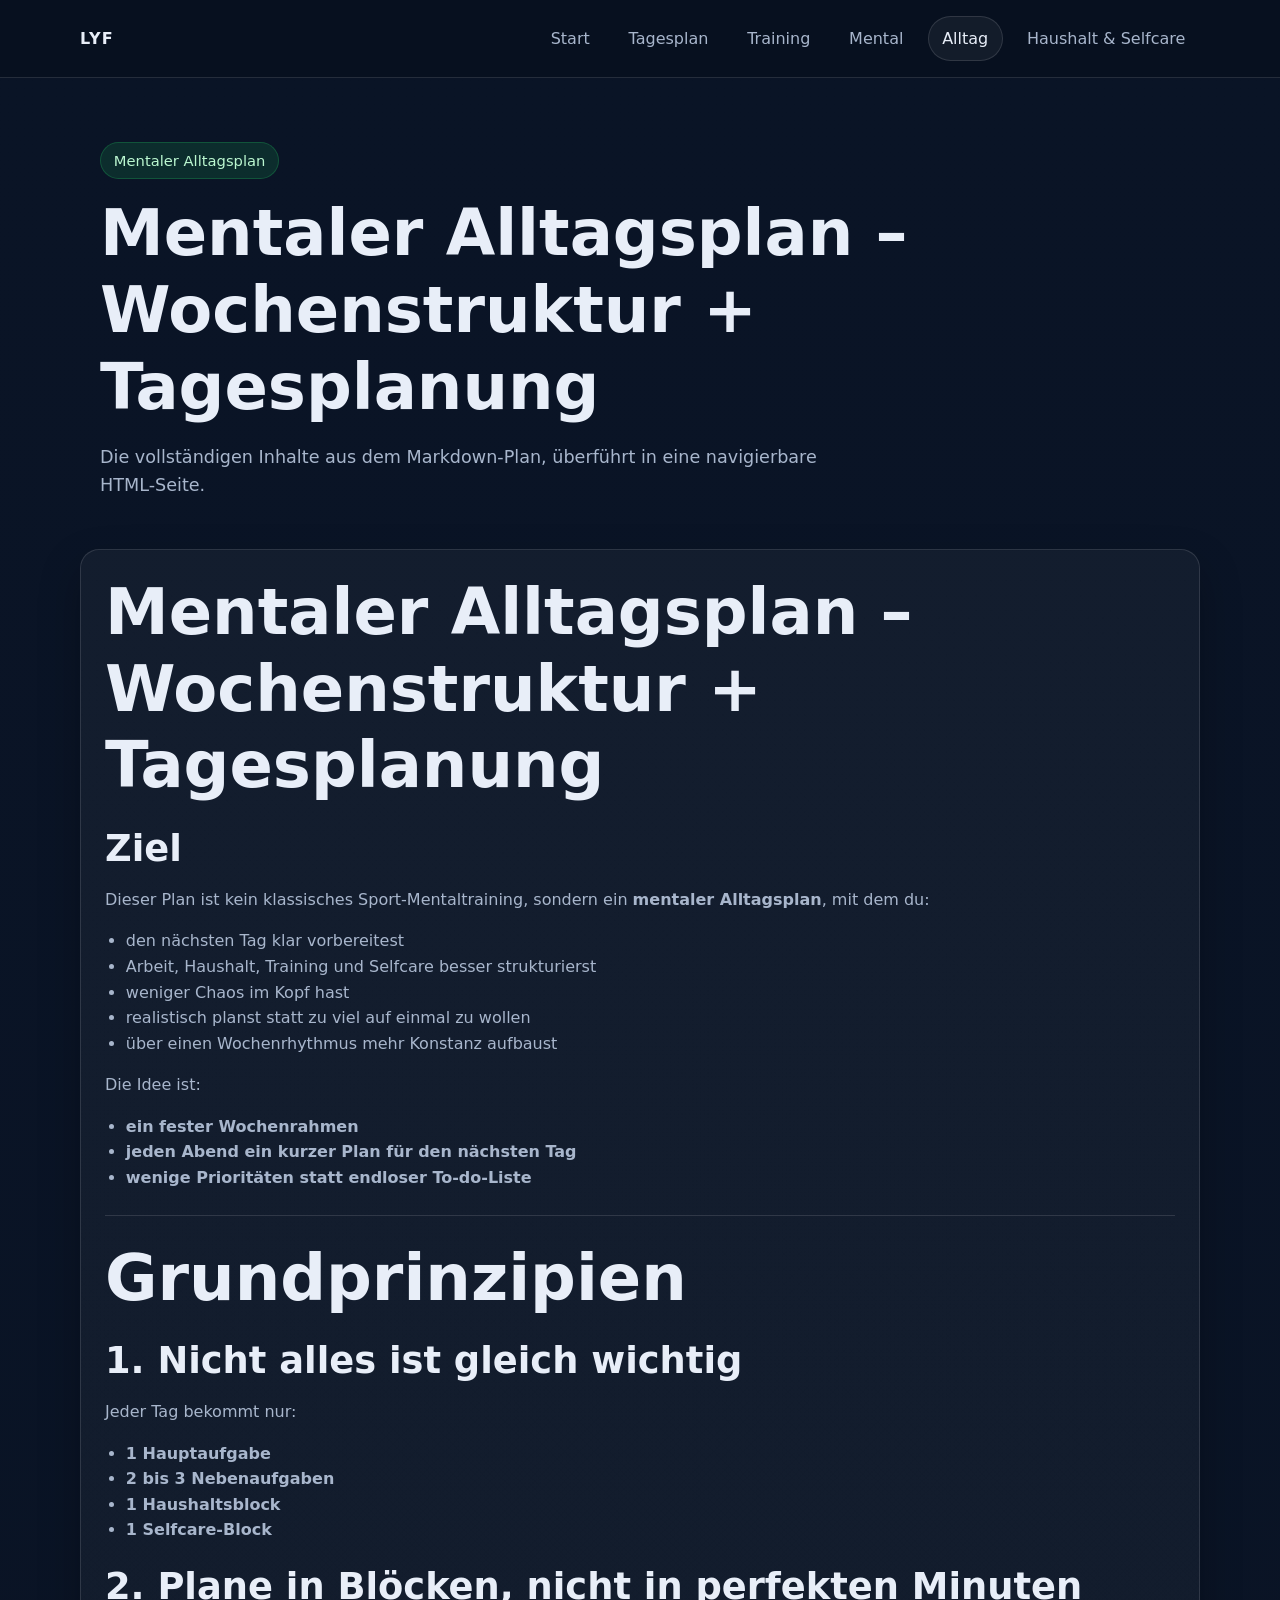
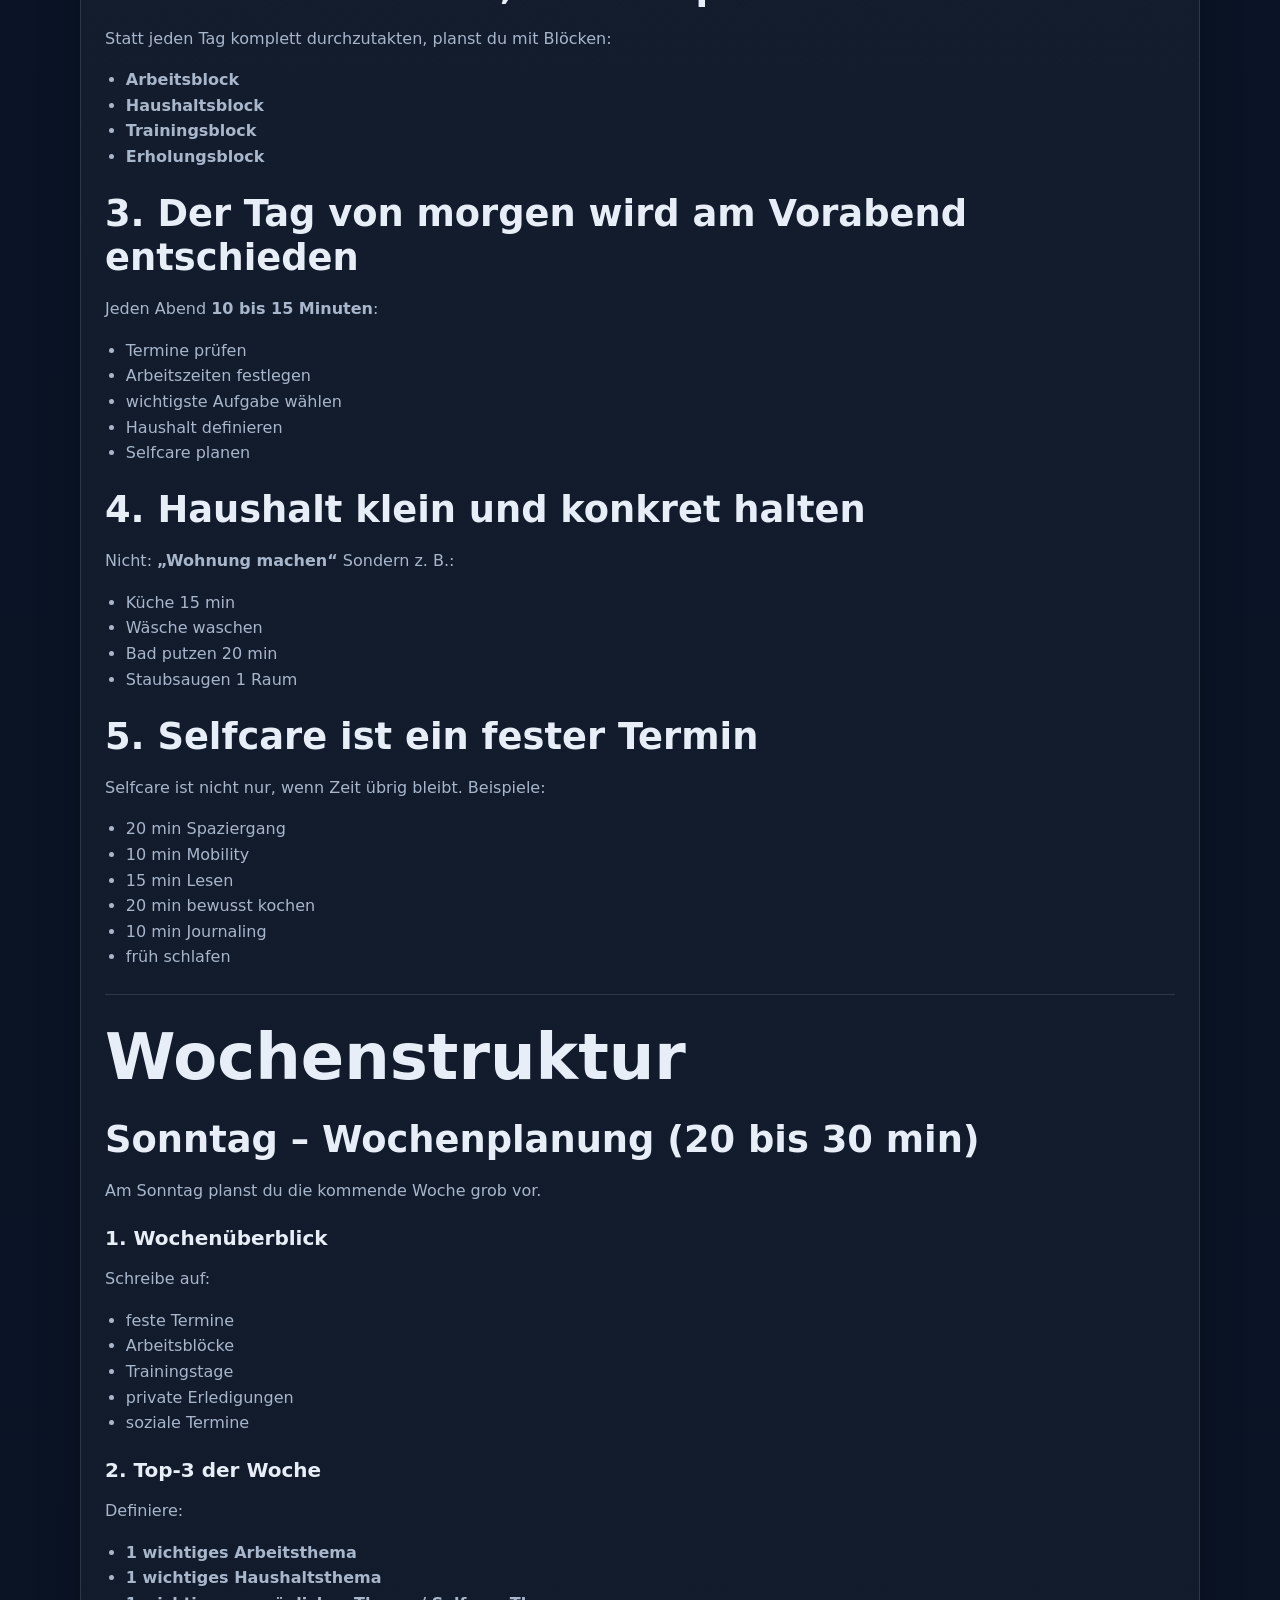
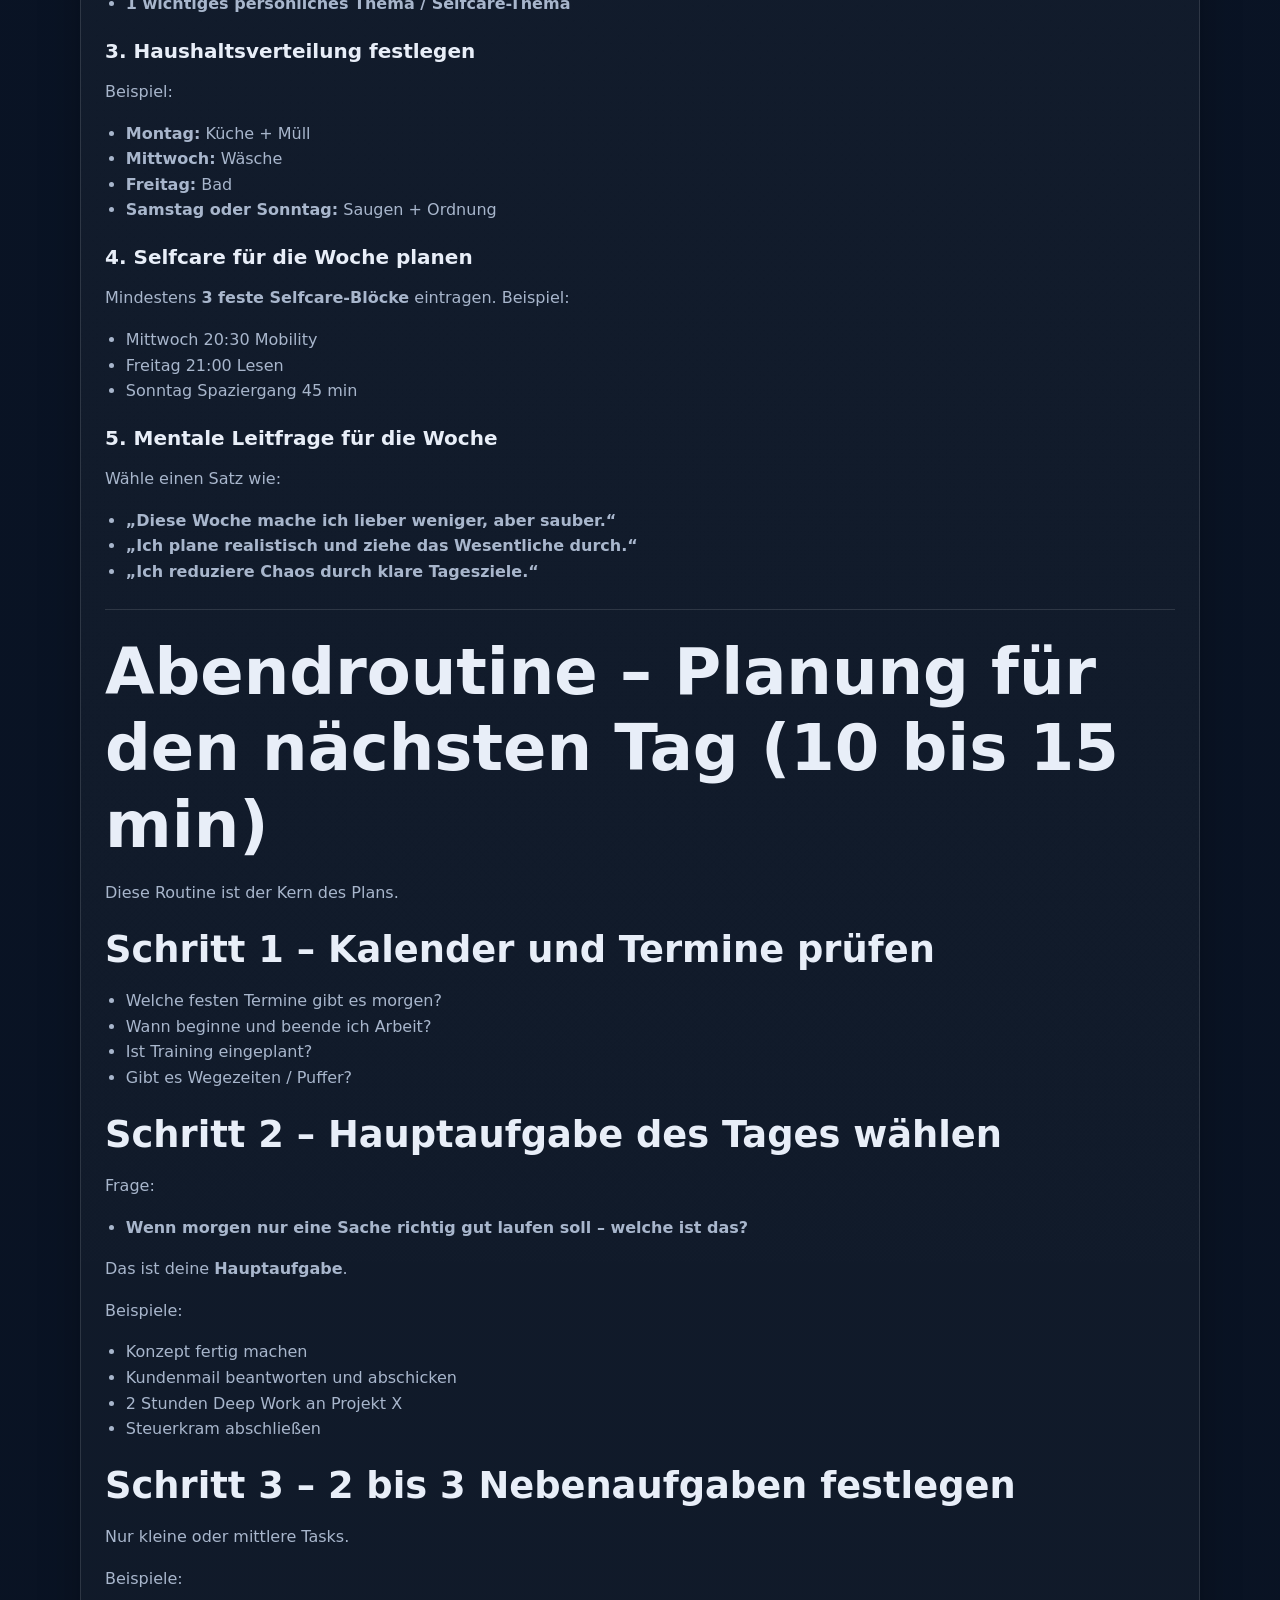
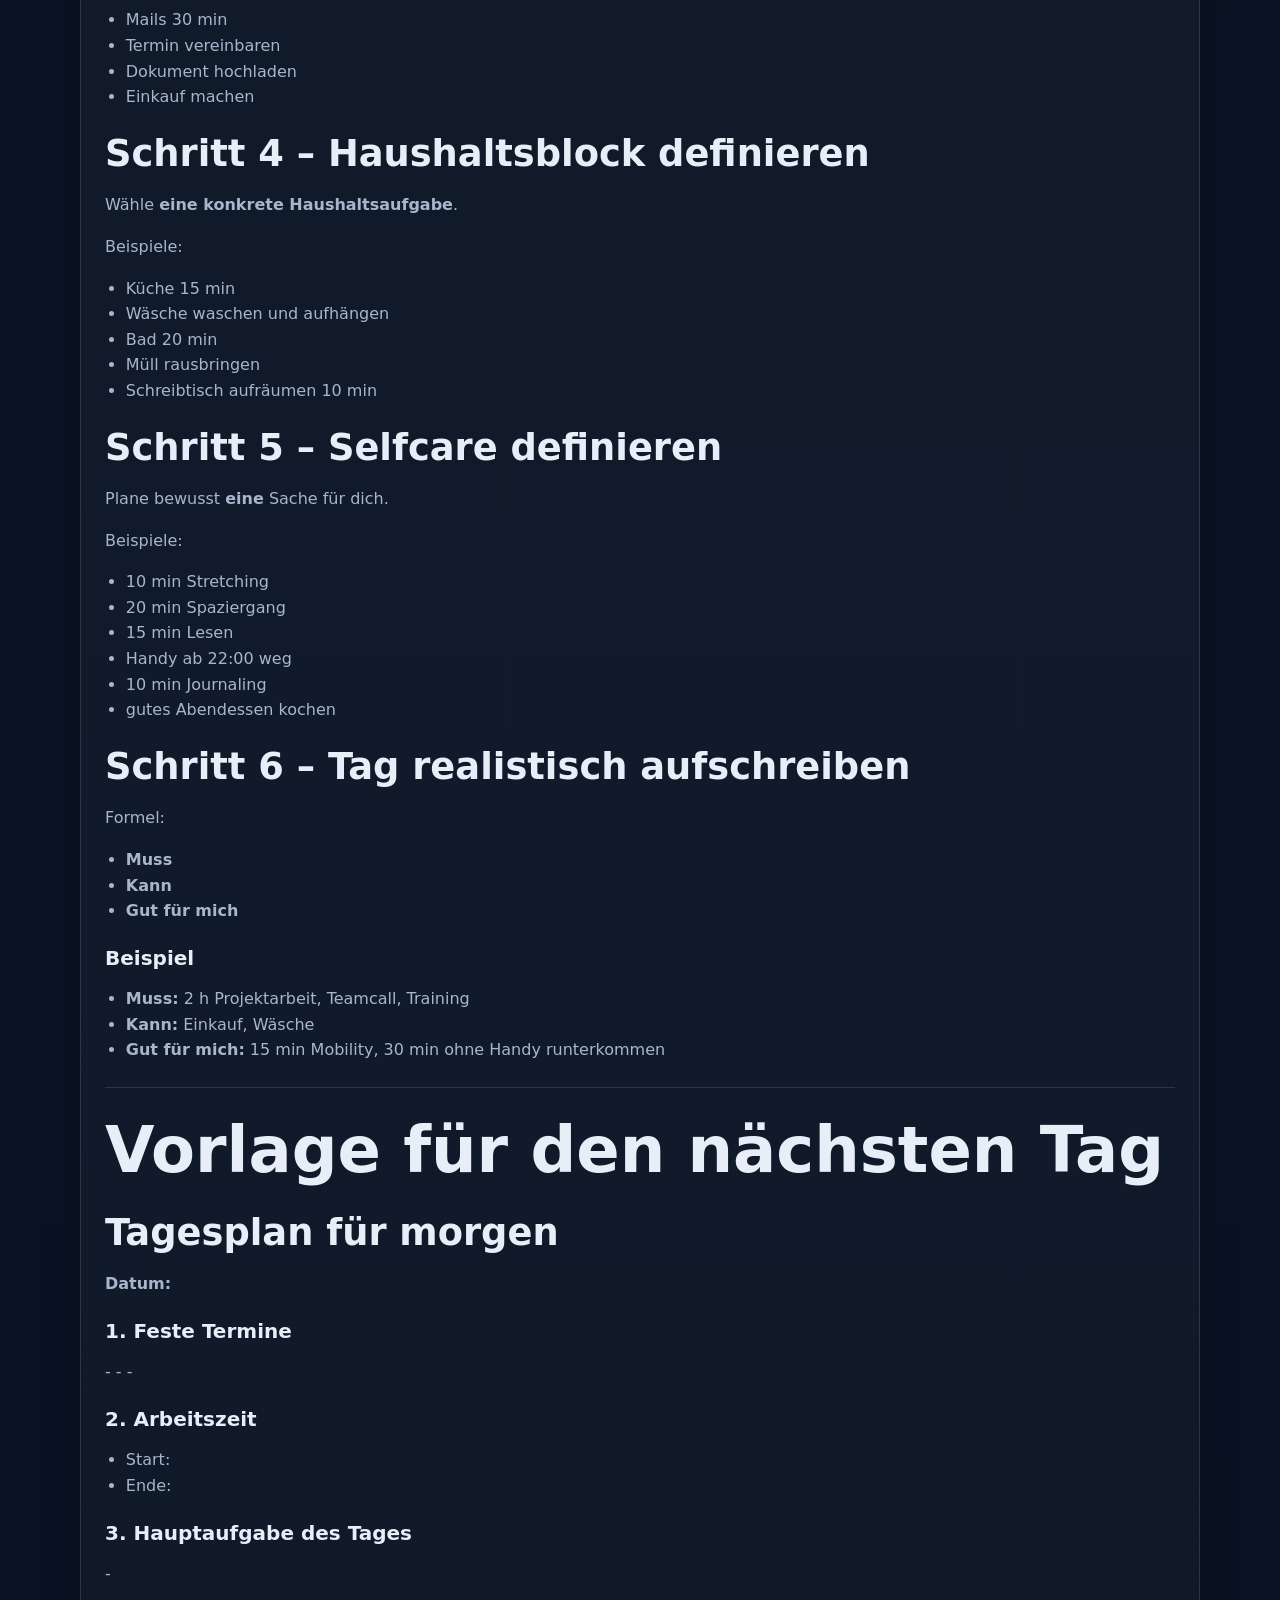
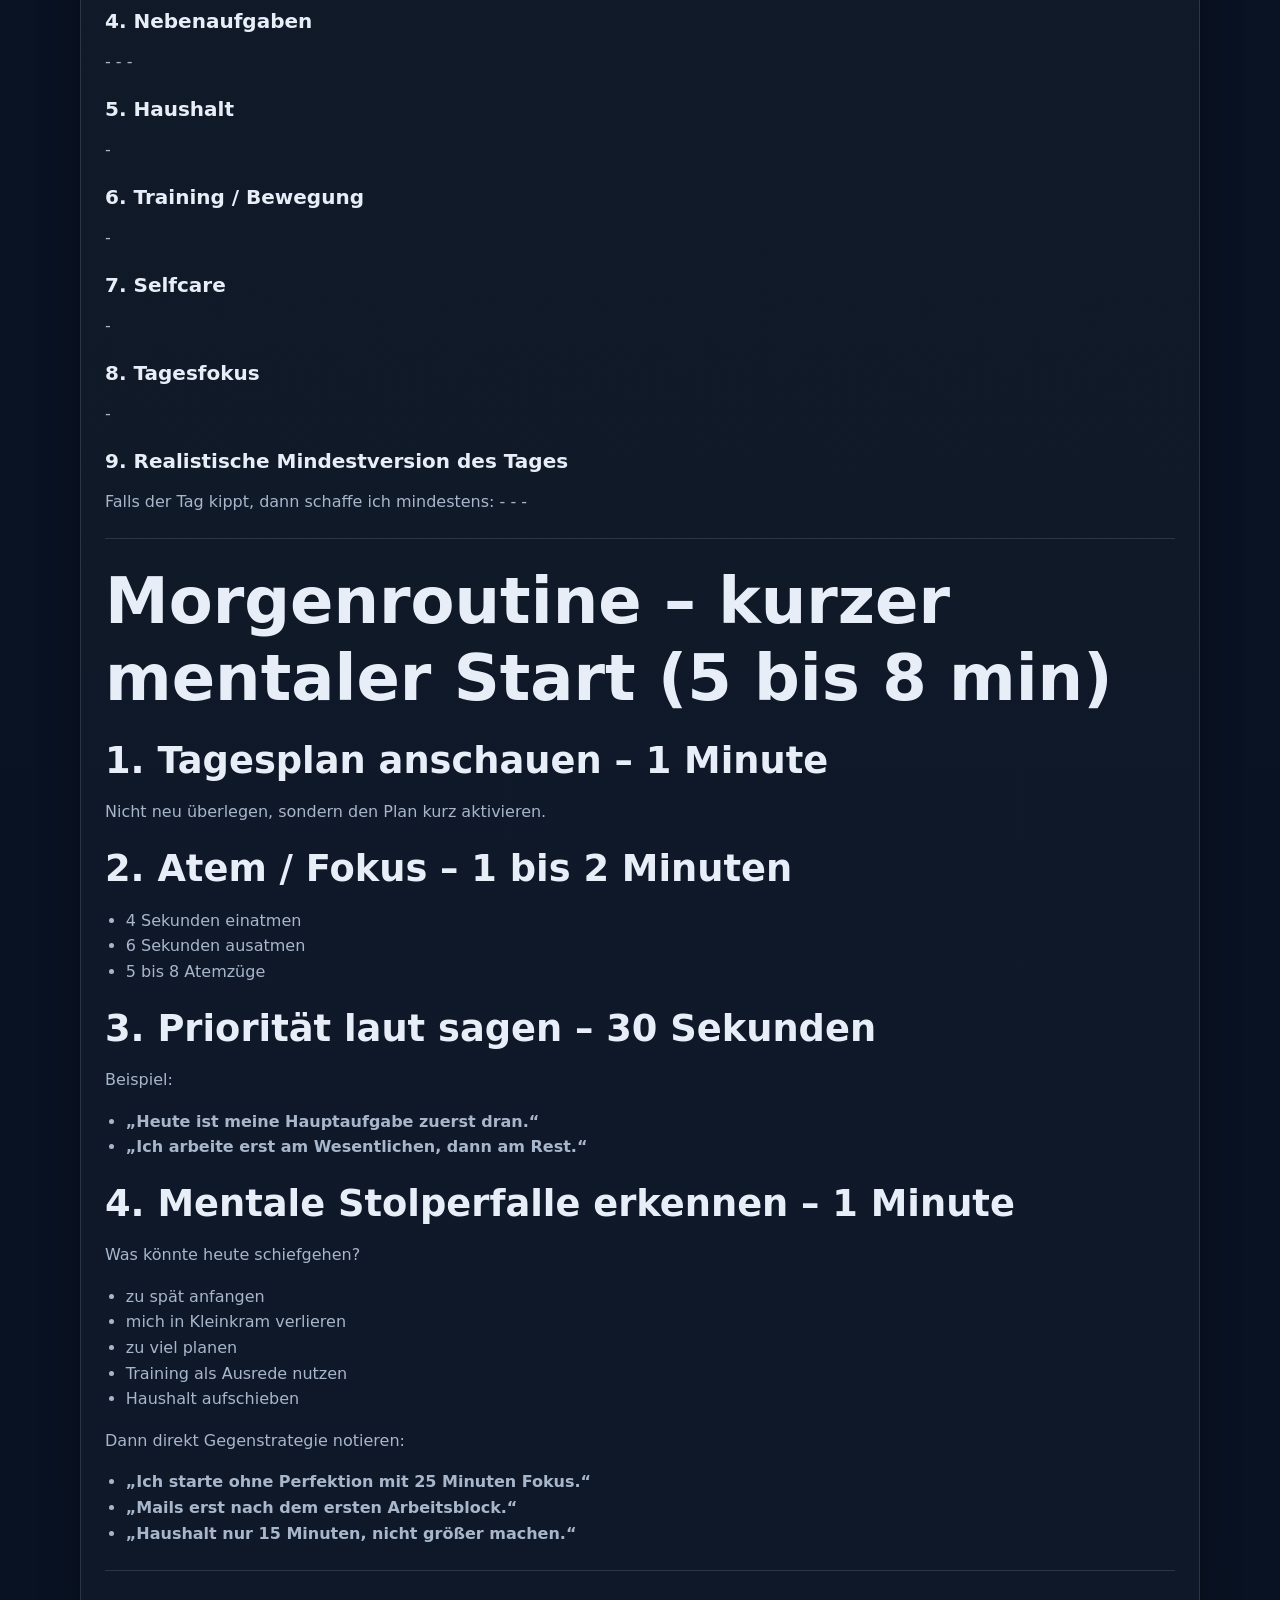
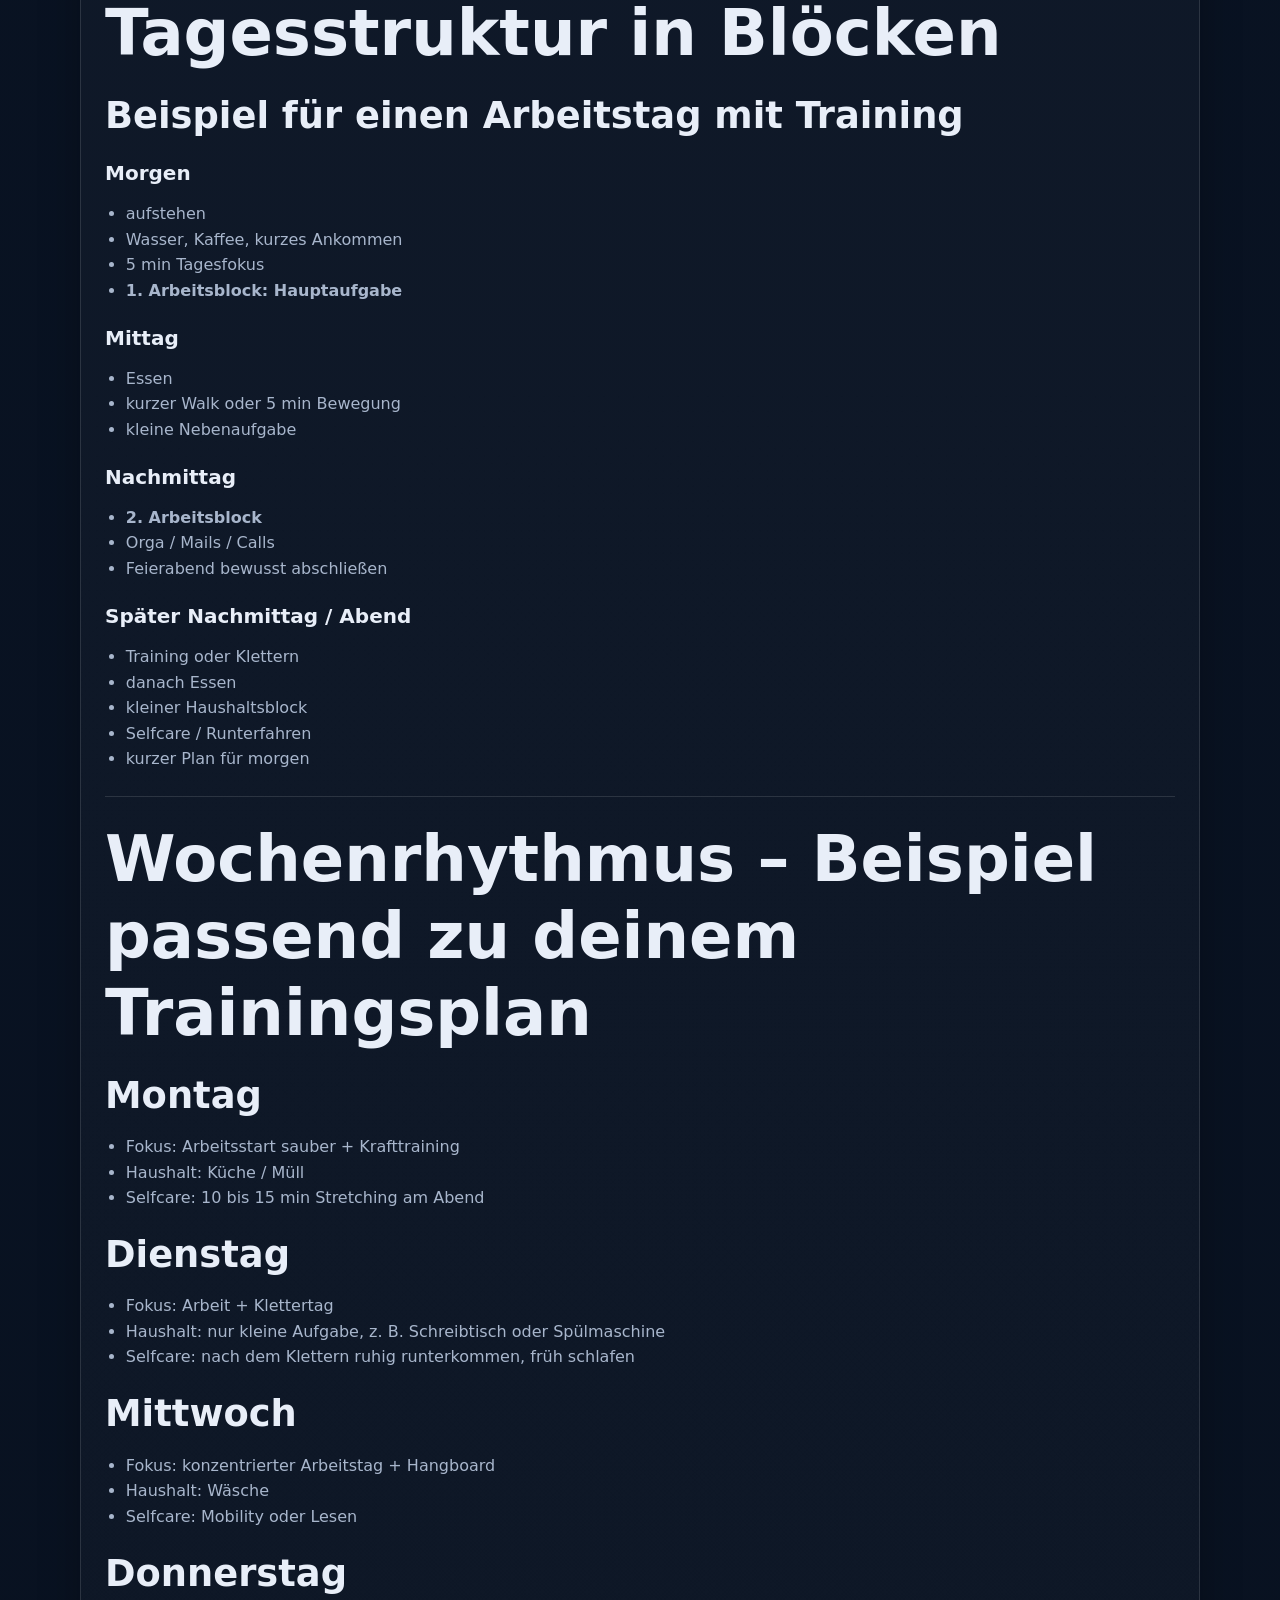
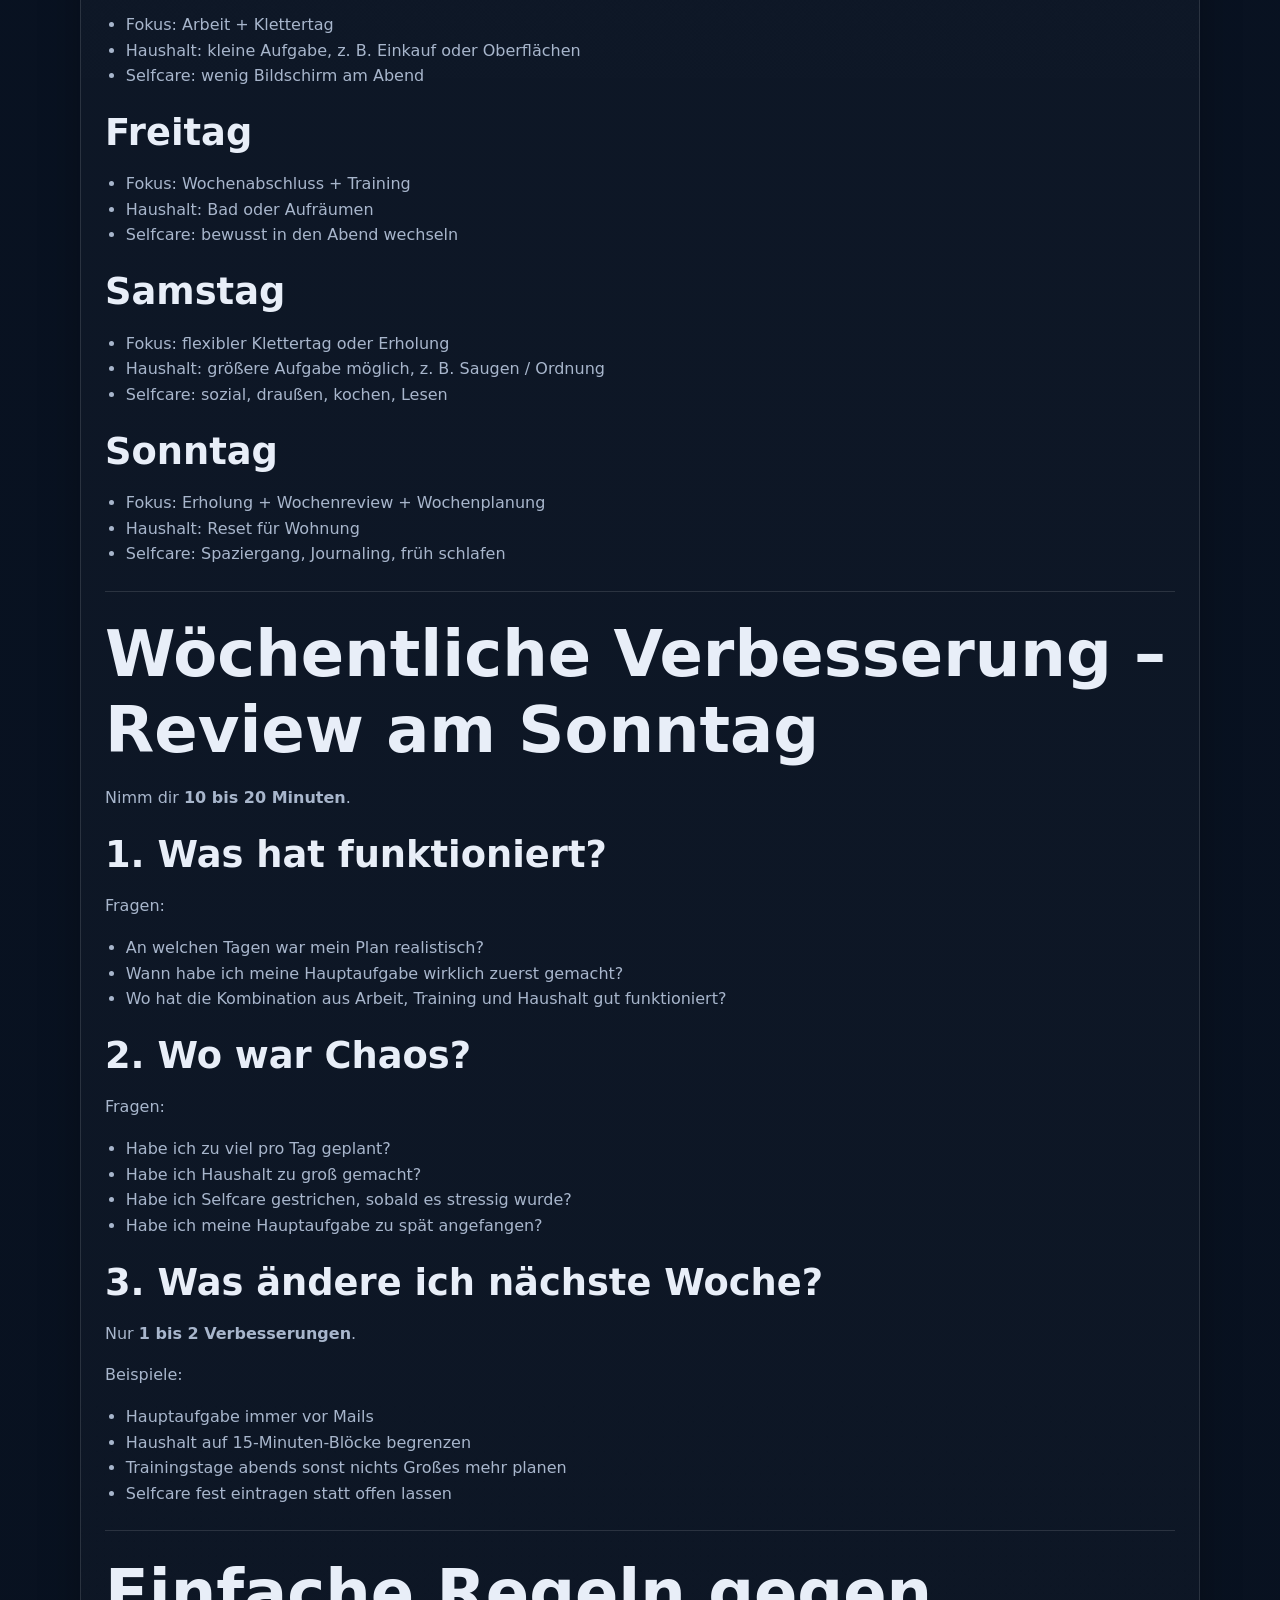
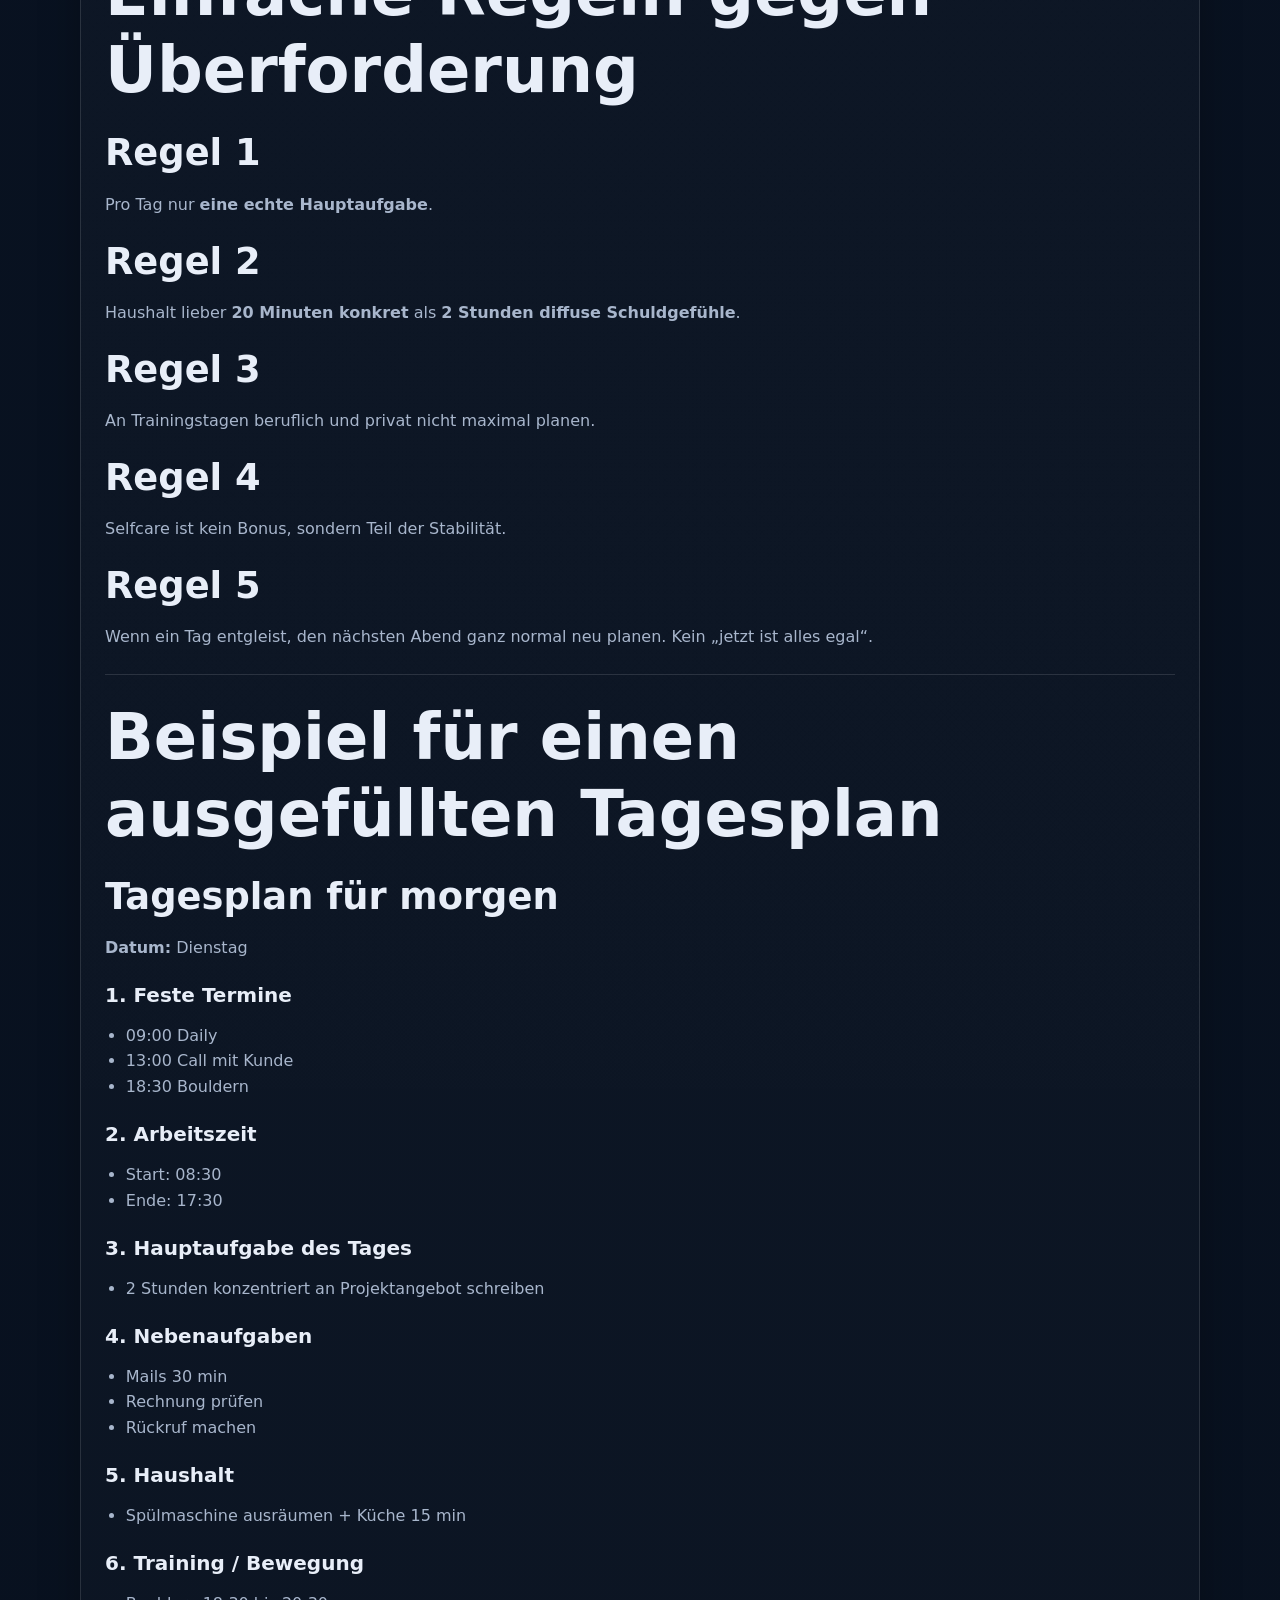
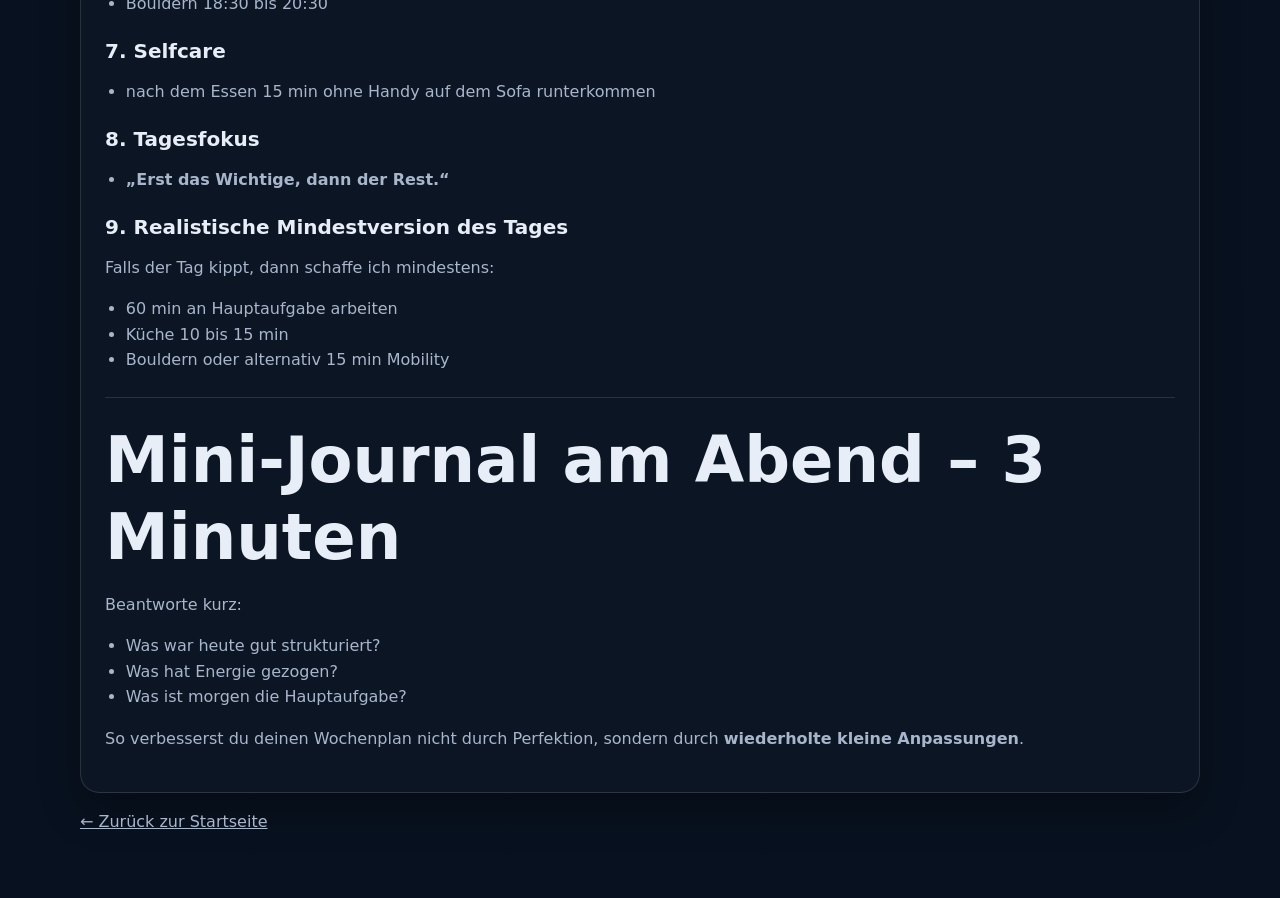
==== commit 552678ab: "Add JSON-driven daily planner" ====
--- a/alltag.html
+++ b/alltag.html
@@ -13,6 +13,7 @@
         <a class="brand" href="index.html">lyf</a>
         <div class="nav-links">
           <a href="index.html">Start</a>
+          <a href="planner.html">Tagesplan</a>
           <a href="training.html">Training</a>
           <a href="mental.html">Mental</a>
           <a class="active" href="alltag.html">Alltag</a>
--- a/style.css
+++ b/style.css
@@ -309,12 +309,90 @@
   color: var(--text);
 }
 
+.planner-toolbar {
+  display: flex;
+  align-items: center;
+  justify-content: space-between;
+  gap: 1rem;
+}
+
+.planner-controls {
+  display: flex;
+  flex-wrap: wrap;
+  gap: 0.75rem;
+}
+
+.planner-focus {
+  max-width: none;
+  margin-bottom: 0;
+}
+
+.planner-notes {
+  display: grid;
+  gap: 0.9rem;
+  margin-top: 1rem;
+}
+
+.planner-grid {
+  display: grid;
+  grid-template-columns: repeat(auto-fit, minmax(260px, 1fr));
+  gap: 1rem;
+}
+
+.planner-card {
+  height: 100%;
+}
+
+.planner-card-head,
+.task-head {
+  display: flex;
+  align-items: center;
+  justify-content: space-between;
+  gap: 0.75rem;
+}
+
+.planner-count {
+  color: var(--muted);
+  font-size: 0.95rem;
+}
+
+.task-item {
+  padding: 0.95rem 0;
+  border-top: 1px solid var(--line);
+}
+
+.task-item:first-of-type {
+  border-top: 0;
+  padding-top: 0.25rem;
+}
+
+.task-item h4 {
+  margin: 0;
+  font-size: 1rem;
+}
+
+.task-item p {
+  margin: 0.35rem 0 0;
+}
+
+.task-link {
+  color: var(--accent-3);
+  text-decoration: none;
+  font-size: 0.9rem;
+  white-space: nowrap;
+}
+
 .small {
   font-size: 0.95rem;
   color: var(--muted);
 }
 
 @media (max-width: 860px) {
+  .planner-toolbar {
+    flex-direction: column;
+    align-items: flex-start;
+  }
+
   .nav {
     align-items: flex-start;
     flex-direction: column;
